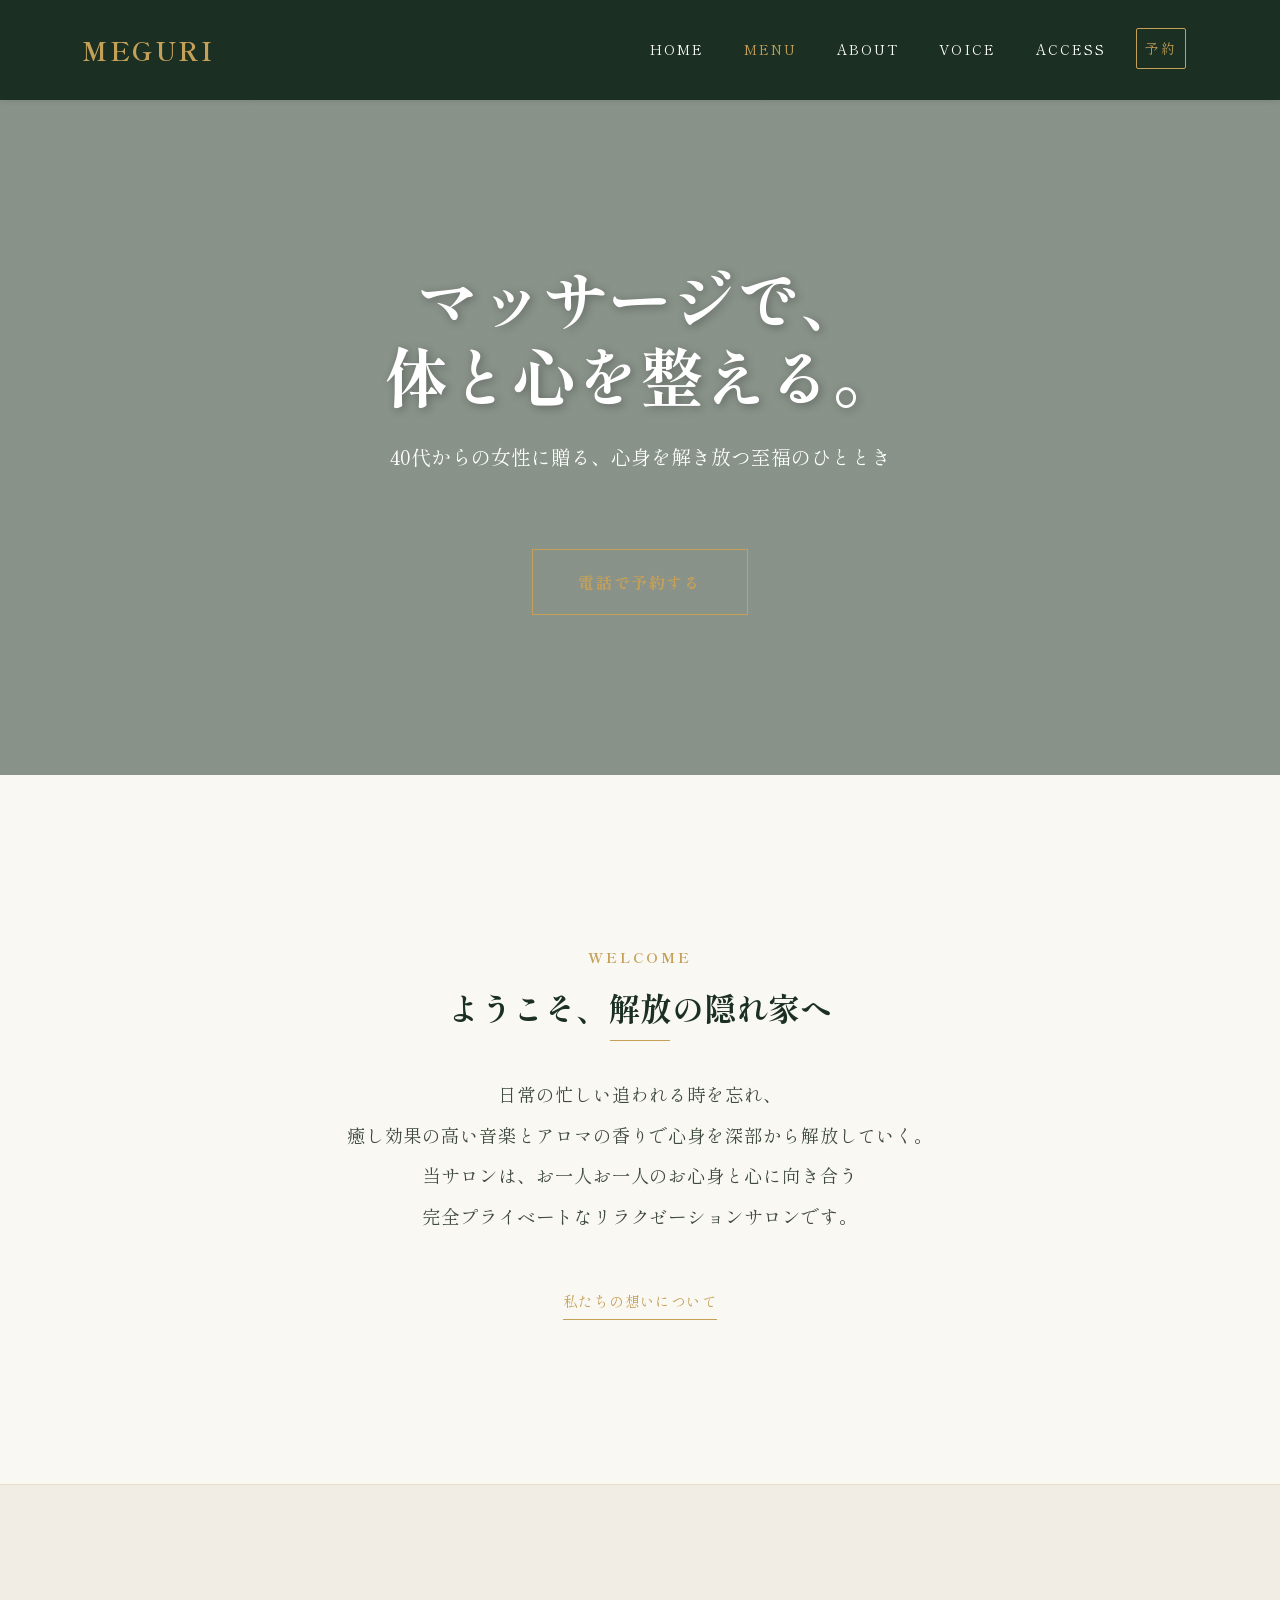
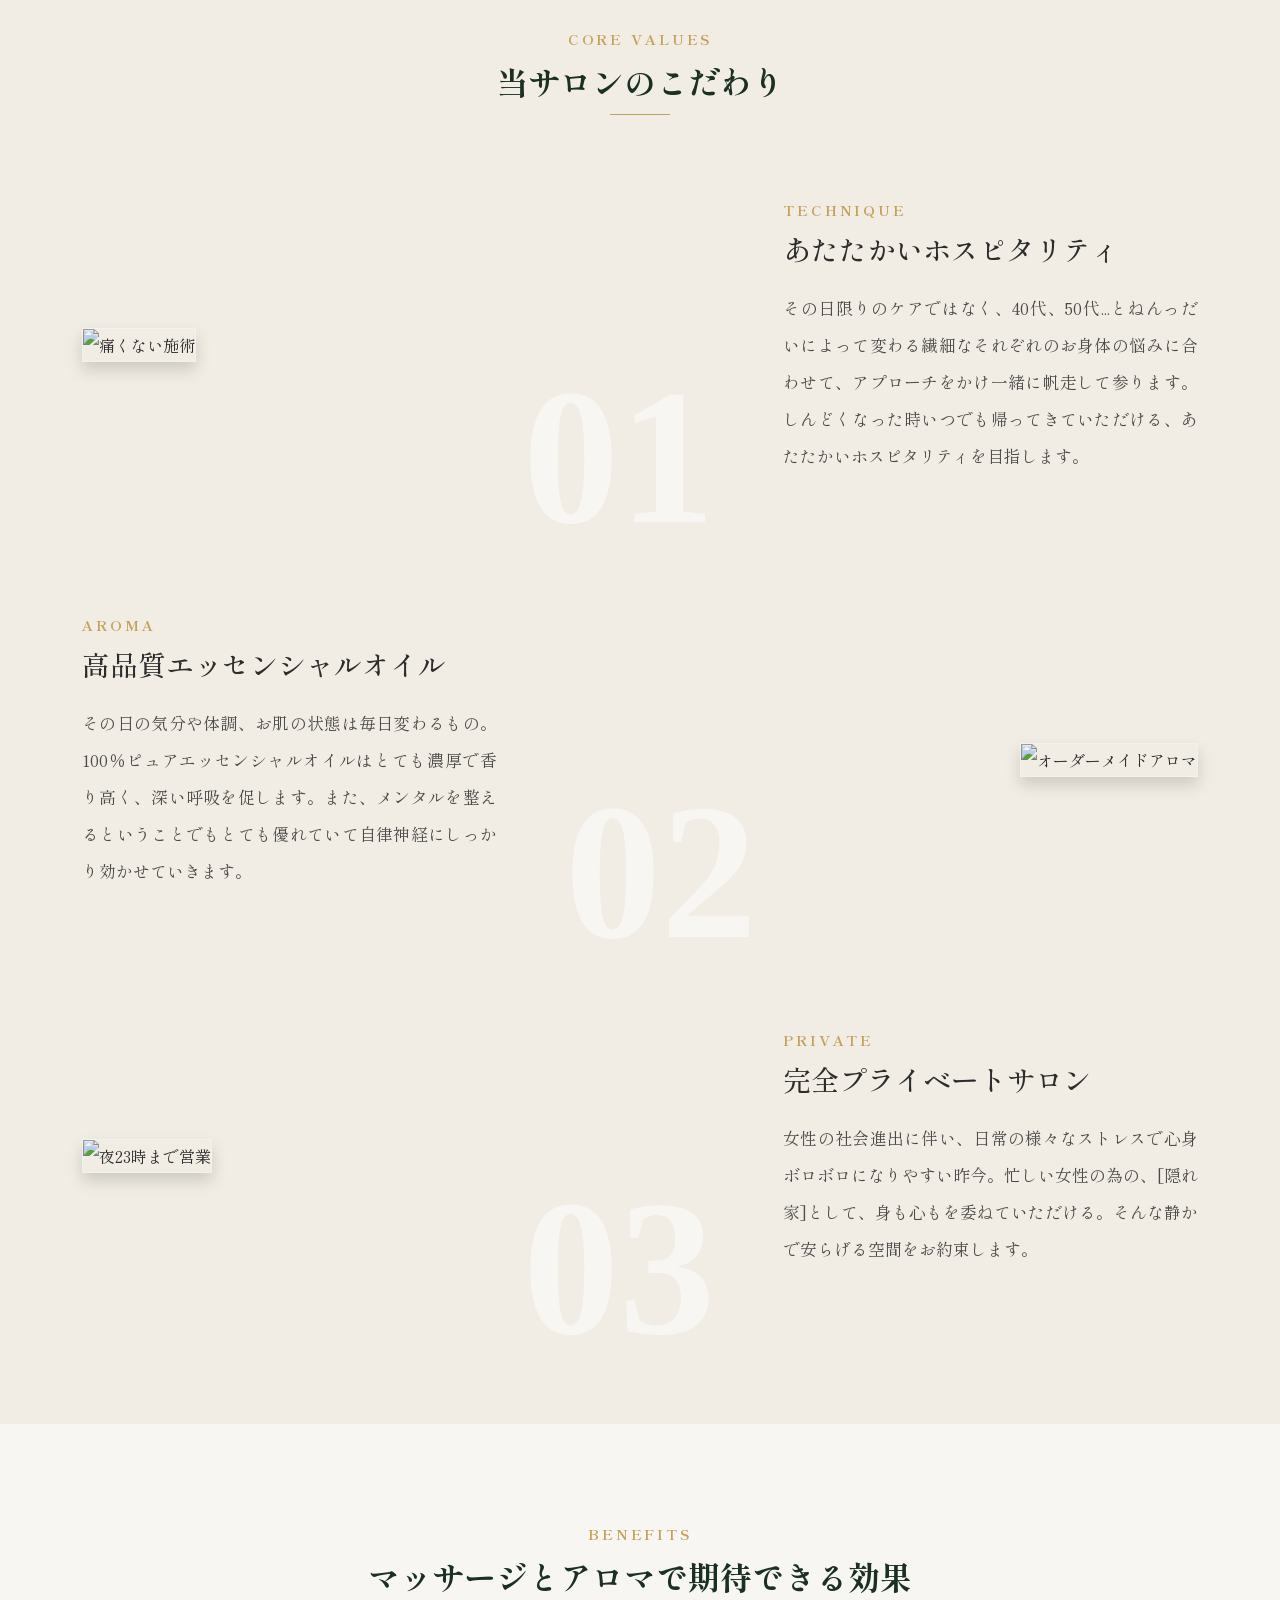
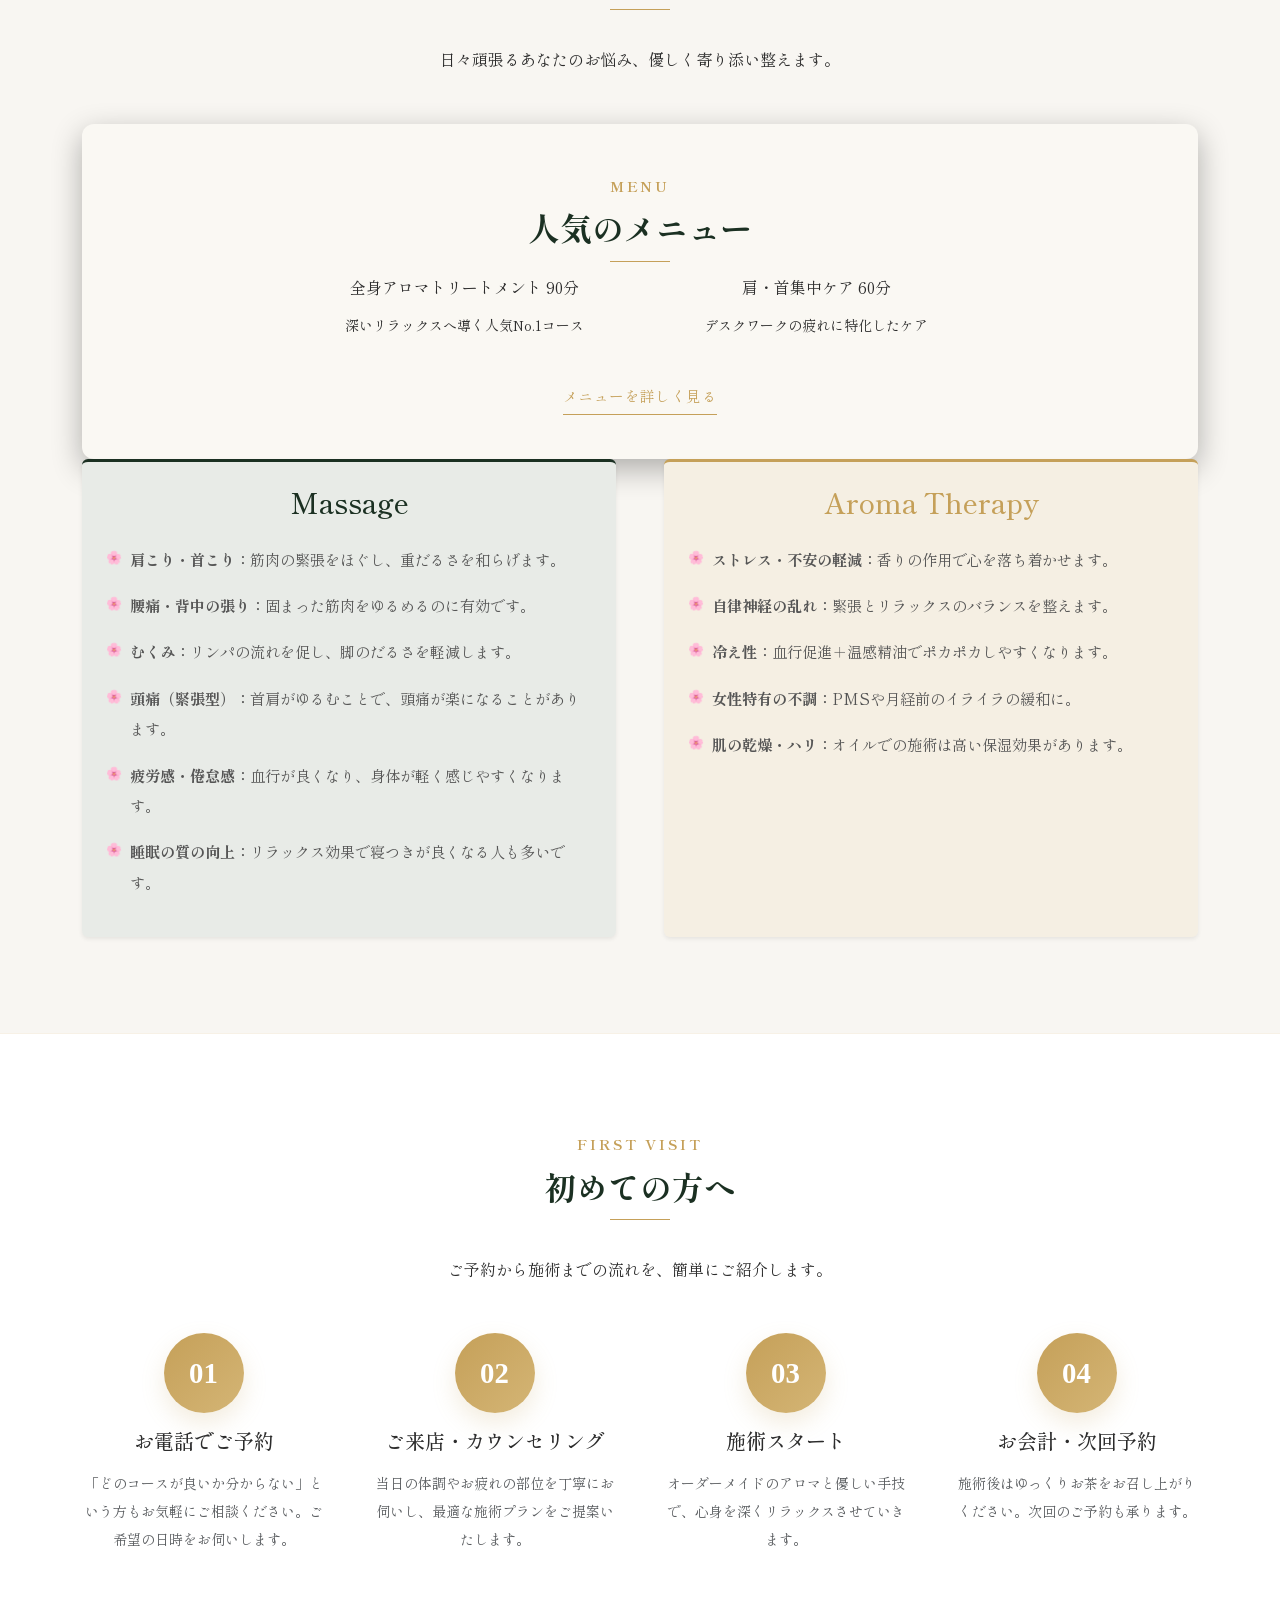
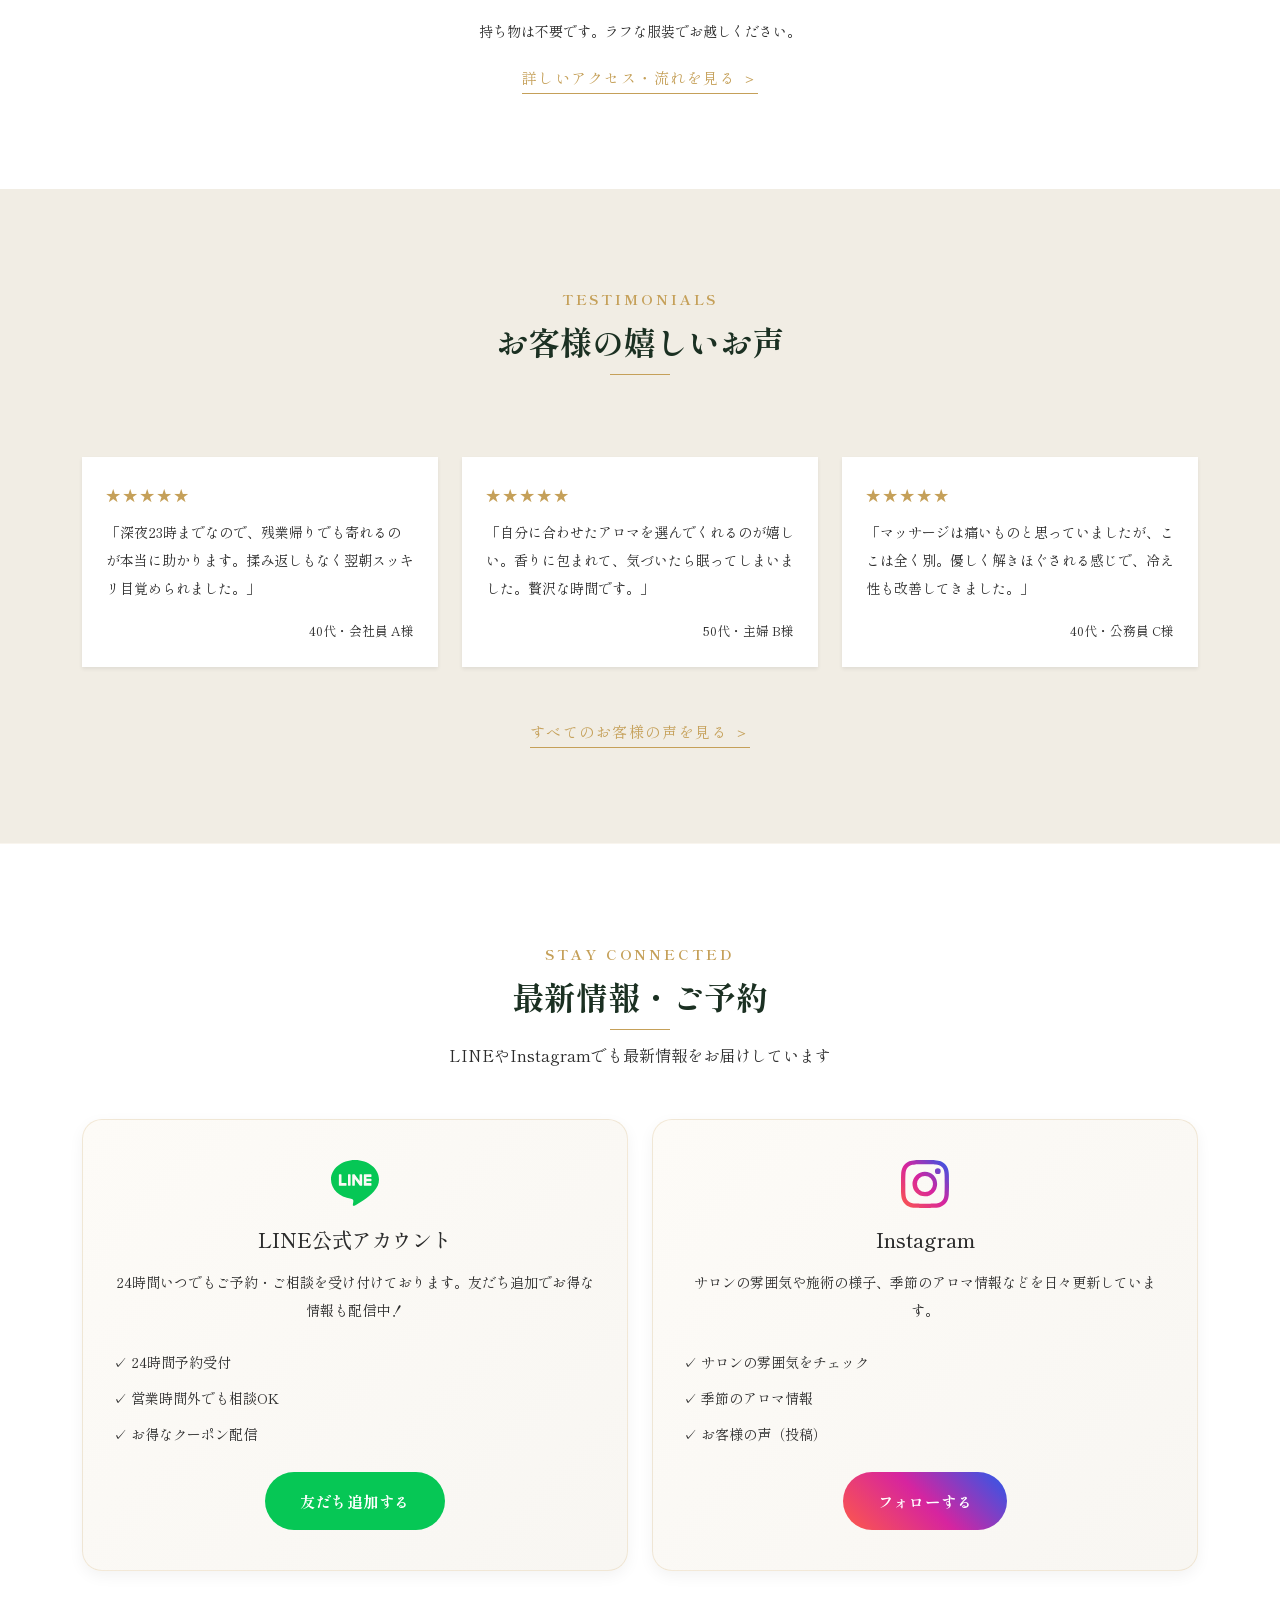
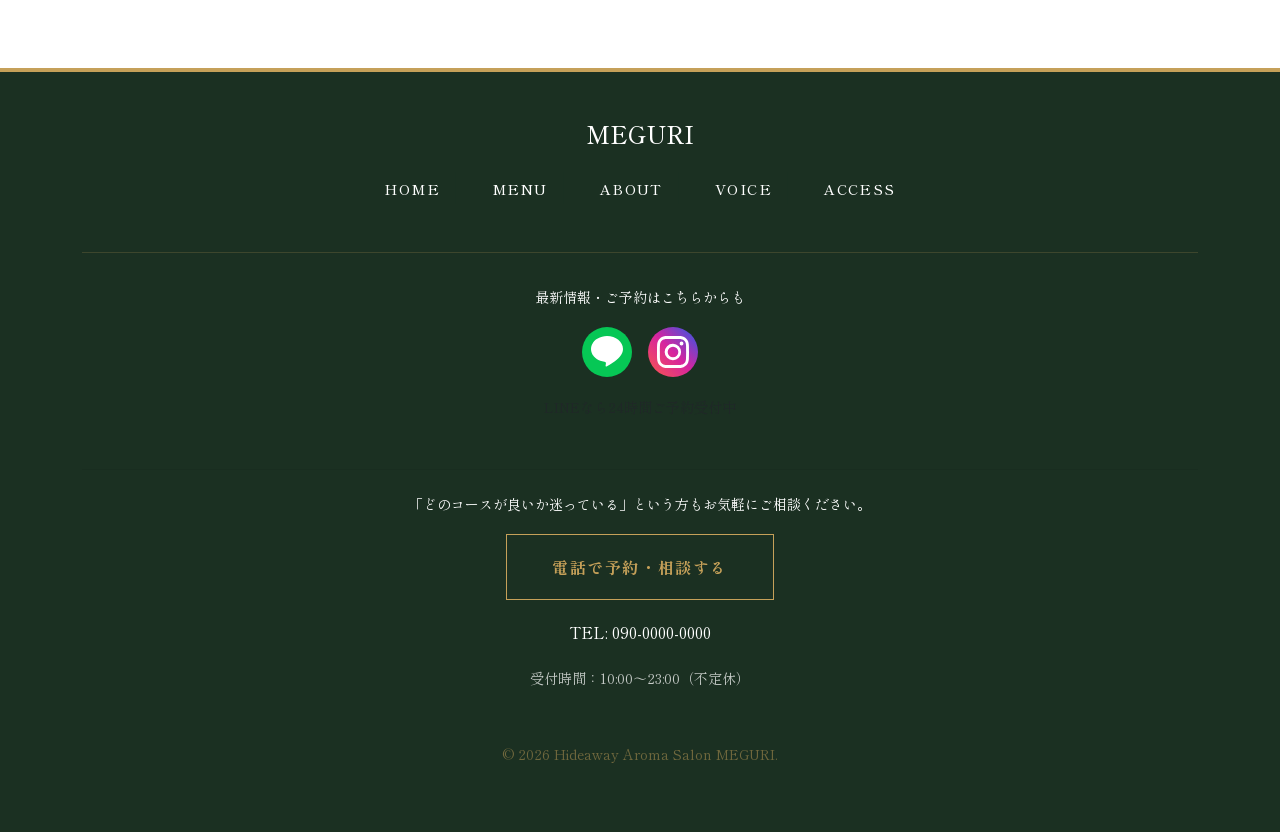
==== index.html @ 7f16a485 "first commit" ====
<!DOCTYPE html>
<html lang="ja">
<head>
    <meta charset="UTF-8">
    <meta name="viewport" content="width=device-width, initial-scale=1.0">
    <title>隠れ家アロマサロン MEGURI| 40〜50代女性のためのもみほぐし×アロマ</title>
    <meta name="description" content="大阪・千里山の隠れ家アロマサロンMEGURI。40〜50代女性の繊細な身体の悩みに寄り添い、100%ピュアエッセンシャルオイルと計画的なアプローチで心身を整えます。完全プライベート空間で深い安らぎを。阪急千里山駅徒歩3分。">
    <!-- OGP（SNSシェア用） -->
    <meta property="og:type" content="website">
    <meta property="og:title" content="MEGURI - 大阪・千里山の隠れ家アロマサロン">
    <meta property="og:description" content="40〜50代女性の繊細な身体の悩みに寄り添い、100%ピュアエッセンシャルオイルと計画的なアプローチで心身を整えます。完全プライベート空間で深い安らぎを。">
    <meta property="og:url" content="https://あなたのドメイン/">
    <meta property="og:site_name" content="MEGURI">
    <meta property="og:locale" content="ja_JP">
    <!-- Twitter Card -->
    <meta name="twitter:card" content="summary_large_image">
    <meta name="twitter:title" content="MEGURI - 大阪・千里山の隠れ家アロマサロン">
    <meta name="twitter:description" content="40〜50代女性の繊細な身体の悩みに寄り添い、100%ピュアエッセンシャルオイルと計画的なアプローチで心身を整えます。">

    <!-- <link rel="canonical" href="https://あなたのドメイン/"> -->
    <link href="https://cdn.jsdelivr.net/npm/bootstrap@5.3.0/dist/css/bootstrap.min.css" rel="stylesheet">
    <link href="https://fonts.googleapis.com/css2?family=Shippori+Mincho:wght@400;700&display=swap" rel="stylesheet">
    <link rel="stylesheet" href="style.css">

    <!-- 構造化データ（JSON-LD） -->
    <script type="application/ld+json">
    {
      "@context": "https://schema.org",
      "@type": "BeautySalon",
      "name": "MEGURI minoriba_千里山駅南店",
      "description": "大阪・千里山の隠れ家アロマサロン。40〜50代女性の繊細な身体の悩みに寄り添います。",
      "url": "https://あなたのドメイン/",
      "telephone": "+81-90-0000-0000",
      "address": {
        "@type": "PostalAddress",
        "streetAddress": "千里山西1丁目37-46",
        "addressLocality": "吹田市",
        "addressRegion": "大阪府",
        "postalCode": "565-0851",
        "addressCountry": "JP"
      },
      "geo": {
        "@type": "GeoCoordinates",
        "latitude": "34.7758",
        "longitude": "135.5006"
      },
      "openingHoursSpecification": [
        {
          "@type": "OpeningHoursSpecification",
          "dayOfWeek": [
            "Monday",
            "Tuesday",
            "Wednesday",
            "Thursday",
            "Friday",
            "Saturday"
          ],
          "opens": "10:00",
          "closes": "23:00"
        }
      ],
      "priceRange": "¥¥",
      "sameAs": [
        "https://www.instagram.com/meguri_salon/",
        "https://line.me/R/ti/p/@meguri_salon"
      ]
    }
    </script>
</head>
<body>

    <nav class="navbar navbar-expand-lg sticky-top bg-deep shadow-sm"> <div class="container">
        <a class="navbar-brand" href="index.html">MEGURI</a>
        <button class="navbar-toggler" type="button" data-bs-toggle="collapse" data-bs-target="#navbarNav">
            <span class="navbar-toggler-icon"></span>
        </button>
        <div class="collapse navbar-collapse" id="navbarNav">
            <ul class="navbar-nav ms-auto">
                    <li class="nav-item"><a class="nav-link" href="index.html">HOME</a></li>
                    <li class="nav-item"><a class="nav-link active" href="menu.html">MENU</a></li> 
                    <li class="nav-item"><a class="nav-link" href="about.html">ABOUT</a></li>
                    <li class="nav-item"><a class="nav-link" href="voice.html">VOICE</a></li> 
                    <li class="nav-item"><a class="nav-link" href="access.html">ACCESS</a></li>
                    <li class="nav-item">
                    <a class="nav-link btn-nav-reserve" href="tel:090-0000-0000">予約</a>
                    </li>
                </ul>
            </div>
        </div>
    </nav>

    <header class="hero d-flex align-items-center">
        <div class="container text-center text-white">
            <div class="hero-content">
                <h1 class="display-3 mb-4">マッサージで、<br>体と心を整える。</h1>
                <p class="lead mb-5">40代からの女性に贈る、心身を解き放つ至福のひととき</p>
                <a href="tel:090-0000-0000" class="btn-massage mt-4">電話で予約する</a>

            </div>
        </div>
    </header>

    <section class="welcome py-5 text-center">
      <div class="container py-5 reveal"> <div class="row justify-content-center">
              <div class="col-md-10 col-lg-8">
                  <span class="text-gold mb-3 d-block">Welcome</span> <h2 class="mb-5">ようこそ、解放の隠れ家へ</h2>
                  <p class="mb-5 welcome-text">
                      日常の忙しい追われる時を忘れ、<br>
                      癒し効果の高い音楽とアロマの香りで心身を深部から解放していく。<br>
                      当サロンは、お一人お一人のお心身と心に向き合う<br>
                      完全プライベートなリラクゼーションサロンです。
                  </p>
                  <div class="mt-2">
                      <a href="about.html" class="btn-outline-gold">私たちの想いについて</a>
                  </div>
              </div>
          </div>
      </div>
    </section>

    <section id="features" class="section-features">
      <div class="container">
          <div class="text-center mb-5 reveal">
              <span class="text-gold mb-2 d-block">Core Values</span>
              <h2 class="mb-5">当サロンのこだわり</h2>
          </div>
          
          <div class="row align-items-center mb-feature reveal">
              <div class="col-md-7 position-relative">
                  <span class="bg-number">01</span>
                  <img src="https://images.unsplash.com/photo-1519823551278-64ac92734fb1?auto=format&fit=crop&w=800&q=80" alt="痛くない施術" class="img-fluid custom-img shadow">
              </div>
              <div class="col-md-5 ps-md-5">
                  <span class="text-gold mb-2 d-block">Technique</span>
                  <h3 class="serif mb-4">あたたかいホスピタリティ</h3>
                  <p class="feature-desc">その日限りのケアではなく、40代、50代...とねんっだいによって変わる繊細なそれぞれのお身体の悩みに合わせて、アプローチをかけ一緒に帆走して参ります。しんどくなった時いつでも帰ってきていただける、あたたかいホスピタリティを目指します。</p>
              </div>
          </div>
  
          <div class="row align-items-center mb-feature flex-md-row-reverse reveal">
              <div class="col-md-7 position-relative text-end">
                  <span class="bg-number left">02</span>
                  <img src="https://images.unsplash.com/photo-1602928321679-560bb453f190?auto=format&fit=crop&w=800&q=80" alt="オーダーメイドアロマ" class="img-fluid custom-img shadow">
              </div>
              <div class="col-md-5 pe-md-5">
                  <span class="text-gold mb-2 d-block">Aroma</span>
                  <h3 class="serif mb-4">高品質エッセンシャルオイル</h3>
                  <p class="feature-desc">その日の気分や体調、お肌の状態は毎日変わるもの。100％ピュアエッセンシャルオイルはとても濃厚で香り高く、深い呼吸を促します。また、メンタルを整えるということでもとても優れていて自律神経にしっかり効かせていきます。</p>
              </div>
          </div>
  
          <div class="row align-items-center mb-feature reveal">
              <div class="col-md-7 position-relative">
                  <span class="bg-number">03</span>
                  <img src="https://images.unsplash.com/photo-1540555700478-4be289fbecef?auto=format&fit=crop&w=800&q=80" alt="夜23時まで営業" class="img-fluid custom-img shadow">
              </div>
              <div class="col-md-5 ps-md-5">
                  <span class="text-gold mb-2 d-block">private</span>
                  <h3 class="serif mb-4">完全プライベートサロン</h3>
                  <p class="feature-desc">女性の社会進出に伴い、日常の様々なストレスで心身ボロボロになりやすい昨今。忙しい女性の為の、[隠れ家]として、身も心もを委ねていただける。そんな静かで安らげる空間をお約束します。</p>
              </div>
          </div>
      </div>
    </section>

    <section id="benefits" class="py-5">
      <div class="container py-5">
          <div class="text-center mb-5 reveal">
              <span class="text-gold mb-2 d-block">Benefits</span>
              <h2 class="mb-5">マッサージとアロマで期待できる効果</h2>
              <p class="lead-text">日々頑張るあなたのお悩み、優しく寄り添い整えます。</p>
          </div>

          <section class="menu-digest py-5">
            <div class="container text-center">
                <span class="text-gold mb-2 d-block">Menu</span>
                <h2 class="mb-4">人気のメニュー</h2>
          
                <div class="row justify-content-center">
                    <div class="col-md-4 mb-4">
                        <p class="serif mb-2">全身アロマトリートメント 90分</p>
                        <p class="small">深いリラックスへ導く人気No.1コース</p>
                    </div>
                    <div class="col-md-4 mb-4">
                        <p class="serif mb-2">肩・首集中ケア 60分</p>
                        <p class="small">デスクワークの疲れに特化したケア</p>
                    </div>
                </div>
          
                <a href="menu.html" class="btn-outline-gold mt-3">メニューを詳しく見る</a>
            </div>
          </section>
          
  
          <div class="row g-5">
              <div class="col-md-6 reveal">
                  <div class="p-4 rounded h-100 shadow-sm massage-card">
                      <h3 class="serif mb-4 text-center" style="color: var(--deep-green);">Massage</h3>
                      <ul class="list-unstyled">
                          <li class="mb-3"><strong>肩こり・首こり：</strong>筋肉の緊張をほぐし、重だるさを和らげます。</li>
                          <li class="mb-3"><strong>腰痛・背中の張り：</strong>固まった筋肉をゆるめるのに有効です。</li>
                          <li class="mb-3"><strong>むくみ：</strong>リンパの流れを促し、脚のだるさを軽減します。</li>
                          <li class="mb-3"><strong>頭痛（緊張型）：</strong>首肩がゆるむことで、頭痛が楽になることがあります。</li>
                          <li class="mb-3"><strong>疲労感・倦怠感：</strong>血行が良くなり、身体が軽く感じやすくなります。</li>
                          <li class="mb-3"><strong>睡眠の質の向上：</strong>リラックス効果で寝つきが良くなる人も多いです。</li>
                      </ul>
                  </div>
              </div>
              <div class="col-md-6 reveal">
                  <div class="p-4 rounded h-100 shadow-sm aroma-card">
                      <h3 class="serif mb-4 text-center" style="color: var(--gold);">Aroma Therapy</h3>
                      <ul class="list-unstyled">
                          <li class="mb-3"><strong>ストレス・不安の軽減：</strong>香りの作用で心を落ち着かせます。</li>
                          <li class="mb-3"><strong>自律神経の乱れ：</strong>緊張とリラックスのバランスを整えます。</li>
                          <li class="mb-3"><strong>冷え性：</strong>血行促進＋温感精油でポカポカしやすくなります。</li>
                          <li class="mb-3"><strong>女性特有の不調：</strong>PMSや月経前のイライラの緩和に。</li>
                          <li class="mb-3"><strong>肌の乾燥・ハリ：</strong>オイルでの施術は高い保湿効果があります。</li>
                      </ul>
                  </div>
              </div>
          </div>
      </div>
    </section>

    <section id="first-time" class="py-5 bg-white">
        <div class="container py-5">
            <div class="text-center mb-5 reveal">
                <span class="text-gold mb-2 d-block">First Visit</span>
                <h2 class="mb-5">初めての方へ</h2>
                <p class="lead-text">ご予約から施術までの流れを、簡単にご紹介します。</p>
            </div>
  
            <div class="row g-5">
                <div class="col-md-6 col-lg-3 reveal">
                    <div class="text-center h-100">
                        <div class="step-number mb-3">01</div>
                        <h3 class="h5 mb-3 serif">お電話でご予約</h3>
                        <p class="small text-muted">「どのコースが良いか分からない」という方もお気軽にご相談ください。ご希望の日時をお伺いします。</p>
                    </div>
                </div>
                <div class="col-md-6 col-lg-3 reveal">
                    <div class="text-center h-100">
                        <div class="step-number mb-3">02</div>
                        <h3 class="h5 mb-3 serif">ご来店・カウンセリング</h3>
                        <p class="small text-muted">当日の体調やお疲れの部位を丁寧にお伺いし、最適な施術プランをご提案いたします。</p>
                    </div>
                </div>
                <div class="col-md-6 col-lg-3 reveal">
                    <div class="text-center h-100">
                        <div class="step-number mb-3">03</div>
                        <h3 class="h5 mb-3 serif">施術スタート</h3>
                        <p class="small text-muted">オーダーメイドのアロマと優しい手技で、心身を深くリラックスさせていきます。</p>
                    </div>
                </div>
                <div class="col-md-6 col-lg-3 reveal">
                    <div class="text-center h-100">
                        <div class="step-number mb-3">04</div>
                        <h3 class="h5 mb-3 serif">お会計・次回予約</h3>
                        <p class="small text-muted">施術後はゆっくりお茶をお召し上がりください。次回のご予約も承ります。</p>
                    </div>
                </div>
            </div>
  
            <div class="text-center mt-5 reveal">
                <p class="small mb-3">持ち物は不要です。ラフな服装でお越しください。</p>
                <a href="access.html" class="link-gold">詳しいアクセス・流れを見る ＞</a>
            </div>
        </div>
    </section>
  
    <section id="voice-digest" class="py-5" style="background-color: #f1ede4;">
        <div class="container py-5">
            <div class="text-center mb-5 reveal">
                <span class="text-gold mb-2 d-block">Testimonials</span>
                <h2 class="mb-5">お客様の嬉しいお声</h2>
            </div>
            
            <div class="row g-4 mb-5">
                <div class="col-md-4 reveal">
                    <div class="bg-white p-4 h-100 shadow-sm border-0">
                        <div class="text-gold mb-2">★★★★★</div>
                        <p class="small mb-3">「深夜23時までなので、残業帰りでも寄れるのが本当に助かります。揉み返しもなく翌朝スッキリ目覚められました。」</p>
                        <p class="serif text-end mb-0" style="font-size: 0.8rem;">40代・会社員 A様</p>
                    </div>
                </div>
                <div class="col-md-4 reveal">
                    <div class="bg-white p-4 h-100 shadow-sm border-0">
                        <div class="text-gold mb-2">★★★★★</div>
                        <p class="small mb-3">「自分に合わせたアロマを選んでくれるのが嬉しい。香りに包まれて、気づいたら眠ってしまいました。贅沢な時間です。」</p>
                        <p class="serif text-end mb-0" style="font-size: 0.8rem;">50代・主婦 B様</p>
                    </div>
                </div>
                <div class="col-md-4 reveal">
                    <div class="bg-white p-4 h-100 shadow-sm border-0">
                        <div class="text-gold mb-2">★★★★★</div>
                        <p class="small mb-3">「マッサージは痛いものと思っていましたが、ここは全く別。優しく解きほぐされる感じで、冷え性も改善してきました。」</p>
                        <p class="serif text-end mb-0" style="font-size: 0.8rem;">40代・公務員 C様</p>
                    </div>
                </div>
            </div>
    
            <div class="text-center reveal">
                <a href="voice.html" class="link-gold">すべてのお客様の声を見る ＞</a>
            </div>
        </div>
    </section>

    <section id="sns-reservation" class="py-5 bg-white">
        <div class="container py-5">
            <div class="text-center mb-5 reveal">
                <span class="text-gold mb-2 d-block">Stay Connected</span>
                <h2 class="mb-4">最新情報・ご予約</h2>
                <p class="lead-text">LINEやInstagramでも最新情報をお届けしています</p>
            </div>
  
            <div class="row g-4 align-items-stretch">
                <!-- LINE予約 -->
                <div class="col-md-6 reveal">
                    <div class="sns-card h-100">
                        <div class="sns-card-icon">
                            <svg xmlns="http://www.w3.org/2000/svg" width="48" height="48" fill="#06C755" viewBox="0 0 16 16">
                                <path d="M8 0c4.411 0 8 2.912 8 6.492 0 1.433-.555 2.723-1.715 3.994-1.678 1.932-5.431 4.285-6.285 4.645-.83.35-.734-.197-.696-.413l.003-.018.114-.685c.027-.204.055-.521-.026-.723-.09-.223-.444-.339-.704-.395C2.846 12.39 0 9.701 0 6.492 0 2.912 3.59 0 8 0ZM5.022 7.686H3.497V4.918a.156.156 0 0 0-.155-.156H2.78a.156.156 0 0 0-.156.156v3.486c0 .041.017.08.044.107v.001l.002.002.002.002a.154.154 0 0 0 .108.043h2.242c.086 0 .155-.07.155-.156v-.56a.156.156 0 0 0-.155-.157Zm.791-2.924a.156.156 0 0 0-.156.156v3.486c0 .086.07.155.156.155h.562c.086 0 .155-.07.155-.155V4.918a.156.156 0 0 0-.155-.156h-.562Zm3.863 0a.156.156 0 0 0-.156.156v2.07L7.923 4.832a.17.17 0 0 0-.013-.015v-.001a.139.139 0 0 0-.01-.01l-.003-.003a.092.092 0 0 0-.011-.009h-.001L7.88 4.79l-.003-.002a.029.029 0 0 0-.005-.003l-.008-.005h-.002l-.003-.002-.01-.004-.004-.002a.093.093 0 0 0-.01-.003h-.002l-.003-.001-.009-.002h-.006l-.003-.001h-.004l-.002-.001h-.574a.156.156 0 0 0-.156.155v3.486c0 .086.07.155.156.155h.56c.087 0 .157-.07.157-.155v-2.07l1.6 2.16a.154.154 0 0 0 .039.038l.001.001.01.006.004.002a.066.066 0 0 0 .008.004l.007.003.005.002a.168.168 0 0 0 .01.003h.003a.155.155 0 0 0 .04.006h.56c.087 0 .157-.07.157-.155V4.918a.156.156 0 0 0-.156-.156h-.561Zm3.815.717v-.56a.156.156 0 0 0-.155-.157h-2.242a.155.155 0 0 0-.108.044h-.001l-.001.002-.002.003a.155.155 0 0 0-.044.107v3.486c0 .041.017.08.044.107l.002.003.002.002a.155.155 0 0 0 .108.043h2.242c.086 0 .155-.07.155-.156v-.56a.156.156 0 0 0-.155-.157H11.81v-.589h1.525c.086 0 .155-.07.155-.156v-.56a.156.156 0 0 0-.155-.157H11.81v-.589h1.525c.086 0 .155-.07.155-.156Z"/>
                            </svg>
                        </div>
                        <h3 class="h5 mb-3 serif">LINE公式アカウント</h3>
                        <p class="mb-4 small">24時間いつでもご予約・ご相談を受け付けております。友だち追加でお得な情報も配信中！</p>
                        <ul class="list-unstyled mb-4 small text-start">
                            <li class="mb-2">✓ 24時間予約受付</li>
                            <li class="mb-2">✓ 営業時間外でも相談OK</li>
                            <li class="mb-2">✓ お得なクーポン配信</li>
                        </ul>
                        <a href="https://line.me/R/ti/p/@meguri_salon" target="_blank" class="btn-line">
                            友だち追加する
                        </a>
                    </div>
                </div>
  
                <!-- Instagram -->
                <div class="col-md-6 reveal">
                    <div class="sns-card h-100">
                        <div class="sns-card-icon">
                            <svg xmlns="http://www.w3.org/2000/svg" width="48" height="48" fill="url(#instagram-gradient)" viewBox="0 0 16 16">
                                <defs>
                                    <linearGradient id="instagram-gradient" x1="0%" y1="100%" x2="100%" y2="0%">
                                        <stop offset="0%" style="stop-color:#FD5949;stop-opacity:1" />
                                        <stop offset="50%" style="stop-color:#D6249F;stop-opacity:1" />
                                        <stop offset="100%" style="stop-color:#285AEB;stop-opacity:1" />
                                    </linearGradient>
                                </defs>
                                <path d="M8 0C5.829 0 5.556.01 4.703.048 3.85.088 3.269.222 2.76.42a3.917 3.917 0 0 0-1.417.923A3.927 3.927 0 0 0 .42 2.76C.222 3.268.087 3.85.048 4.7.01 5.555 0 5.827 0 8.001c0 2.172.01 2.444.048 3.297.04.852.174 1.433.372 1.942.205.526.478.972.923 1.417.444.445.89.719 1.416.923.51.198 1.09.333 1.942.372C5.555 15.99 5.827 16 8 16s2.444-.01 3.298-.048c.851-.04 1.434-.174 1.943-.372a3.916 3.916 0 0 0 1.416-.923c.445-.445.718-.891.923-1.417.197-.509.332-1.09.372-1.942C15.99 10.445 16 10.173 16 8s-.01-2.445-.048-3.299c-.04-.851-.175-1.433-.372-1.941a3.926 3.926 0 0 0-.923-1.417A3.911 3.911 0 0 0 13.24.42c-.51-.198-1.092-.333-1.943-.372C10.443.01 10.172 0 7.998 0h.003zm-.717 1.442h.718c2.136 0 2.389.007 3.232.046.78.035 1.204.166 1.486.275.373.145.64.319.92.599.28.28.453.546.598.92.11.281.24.705.275 1.485.039.843.047 1.096.047 3.231s-.008 2.389-.047 3.232c-.035.78-.166 1.203-.275 1.485a2.47 2.47 0 0 1-.599.919c-.28.28-.546.453-.92.598-.28.11-.704.24-1.485.276-.843.038-1.096.047-3.232.047s-2.39-.009-3.233-.047c-.78-.036-1.203-.166-1.485-.276a2.478 2.478 0 0 1-.92-.598 2.48 2.48 0 0 1-.6-.92c-.109-.281-.24-.705-.275-1.485-.038-.843-.046-1.096-.046-3.233 0-2.136.008-2.388.046-3.231.036-.78.166-1.204.276-1.486.145-.373.319-.64.599-.92.28-.28.546-.453.92-.598.282-.11.705-.24 1.485-.276.738-.034 1.024-.044 2.515-.045v.002zm4.988 1.328a.96.96 0 1 0 0 1.92.96.96 0 0 0 0-1.92zm-4.27 1.122a4.109 4.109 0 1 0 0 8.217 4.109 4.109 0 0 0 0-8.217zm0 1.441a2.667 2.667 0 1 1 0 5.334 2.667 2.667 0 0 1 0-5.334z"/>
                            </svg>
                        </div>
                        <h3 class="h5 mb-3 serif">Instagram</h3>
                        <p class="mb-4 small">サロンの雰囲気や施術の様子、季節のアロマ情報などを日々更新しています。</p>
                        <ul class="list-unstyled mb-4 small text-start">
                            <li class="mb-2">✓ サロンの雰囲気をチェック</li>
                            <li class="mb-2">✓ 季節のアロマ情報</li>
                            <li class="mb-2">✓ お客様の声（投稿）</li>
                        </ul>
                        <a href="https://www.instagram.com/meguri_salon/" target="_blank" rel="noopener noreferrer" class="btn-instagram">
                            フォローする
                        </a>
                    </div>
                </div>
            </div>
        </div>
    </section>

    <div class="d-md-none fixed-bottom bg-deep border-top-gold p-2 shadow-lg" style="z-index: 1030;">
        <div class="row g-2">
            <div class="col-6">
                <a href="tel:090-0000-0000" class="btn btn-outline-light w-100 py-2 small">
                    コースのご相談
                </a>
            </div>
            <div class="col-6">
                <a href="tel:090-0000-0000" class="btn btn-gold w-100 py-2 small">
                    今すぐ予約
                </a>
            </div>
        </div>
    </div>

    <footer class="text-center bg-light-beige"> <div class="container py-5">
            <p class="serif mb-4 h4">MEGURI</p>
            
            <ul class="list-inline mb-4">
                <li class="list-inline-item mx-3"><a href="index.html" class="nav-link-f">HOME</a></li>
                <li class="list-inline-item mx-3"><a href="menu.html" class="nav-link-f">MENU</a></li>
                <li class="list-inline-item mx-3"><a href="about.html" class="nav-link-f">ABOUT</a></li>
                <li class="list-inline-item mx-3"><a href="voice.html" class="nav-link-f">VOICE</a></li>
                <li class="list-inline-item mx-3"><a href="access.html" class="nav-link-f">ACCESS</a></li>
            </ul>

            <div class="sns-area mt-5 reveal">
                <p class="small mb-3">最新情報・ご予約はこちらからも</p>
                <div class="d-flex justify-content-center gap-3">
                    <a href="https://line.me/R/ti/p/@meguri_salon" target="_blank" rel="noopener noreferrer" class="sns-icon sns-line" aria-label="LINE公式アカウント">
                        <svg xmlns="http://www.w3.org/2000/svg" width="32" height="32" fill="currentColor" viewBox="0 0 16 16">
                            <path d="M8 0c4.411 0 8 2.912 8 6.492 0 1.433-.555 2.723-1.715 3.994-1.678 1.932-5.431 4.285-6.285 4.645-.83.35-.734-.197-.696-.413l.003-.018.114-.685c.027-.204.055-.521-.026-.723-.09-.223-.444-.339-.704-.395C2.846 12.39 0 9.701 0 6.492 0 2.912 3.59 0 8 0Z"/>
                        </svg>
                    </a>
                    <a href="https://www.instagram.com/meguri_salon/" target="_blank" rel="noopener noreferrer" class="sns-icon sns-instagram" aria-label="Instagram">
                        <svg xmlns="http://www.w3.org/2000/svg" width="32" height="32" fill="currentColor" viewBox="0 0 16 16">
                            <path d="M8 0C5.829 0 5.556.01 4.703.048 3.85.088 3.269.222 2.76.42a3.917 3.917 0 0 0-1.417.923A3.927 3.927 0 0 0 .42 2.76C.222 3.268.087 3.85.048 4.7.01 5.555 0 5.827 0 8.001c0 2.172.01 2.444.048 3.297.04.852.174 1.433.372 1.942.205.526.478.972.923 1.417.444.445.89.719 1.416.923.51.198 1.09.333 1.942.372C5.555 15.99 5.827 16 8 16s2.444-.01 3.298-.048c.851-.04 1.434-.174 1.943-.372a3.916 3.916 0 0 0 1.416-.923c.445-.445.718-.891.923-1.417.197-.509.332-1.09.372-1.942C15.99 10.445 16 10.173 16 8s-.01-2.445-.048-3.299c-.04-.851-.175-1.433-.372-1.941a3.926 3.926 0 0 0-.923-1.417A3.911 3.911 0 0 0 13.24.42c-.51-.198-1.092-.333-1.943-.372C10.443.01 10.172 0 7.998 0h.003zm-.717 1.442h.718c2.136 0 2.389.007 3.232.046.78.035 1.204.166 1.486.275.373.145.64.319.92.599.28.28.453.546.598.92.11.281.24.705.275 1.485.039.843.047 1.096.047 3.231s-.008 2.389-.047 3.232c-.035.78-.166 1.203-.275 1.485a2.47 2.47 0 0 1-.599.919c-.28.28-.546.453-.92.598-.28.11-.704.24-1.485.276-.843.038-1.096.047-3.232.047s-2.39-.009-3.233-.047c-.78-.036-1.203-.166-1.485-.276a2.478 2.478 0 0 1-.92-.598 2.48 2.48 0 0 1-.6-.92c-.109-.281-.24-.705-.275-1.485-.038-.843-.046-1.096-.046-3.233 0-2.136.008-2.388.046-3.231.036-.78.166-1.204.276-1.486.145-.373.319-.64.599-.92.28-.28.546-.453.92-.598.282-.11.705-.24 1.485-.276.738-.034 1.024-.044 2.515-.045v.002zm4.988 1.328a.96.96 0 1 0 0 1.92.96.96 0 0 0 0-1.92zm-4.27 1.122a4.109 4.109 0 1 0 0 8.217 4.109 4.109 0 0 0 0-8.217zm0 1.441a2.667 2.667 0 1 1 0 5.334 2.667 2.667 0 0 1 0-5.334z"/>
                        </svg>
                    </a>
                </div>
                <p class="small mt-3 text-muted">LINEなら24時間ご予約受付中</p>
            </div>

            <div class="reserve-area mt-5 reveal">
                <p class="small mb-3">「どのコースが良いか迷っている」という方も<br class="d-md-none">お気軽にご相談ください。</p>
                <a href="tel:090-0000-0000" class="btn-massage">電話で予約・相談する</a>
                <p class="mt-3 serif">TEL: 090-0000-0000</p>
                <p class="small opacity-75">受付時間：10:00〜23:00（不定休）</p>
            </div>

            <p class="small opacity-50 mt-5">© 2026 Hideaway Aroma Salon MEGURI.</p>
        </div>
    </footer>

    <script src="https://cdn.jsdelivr.net/npm/bootstrap@5.3.0/dist/js/bootstrap.bundle.min.js"></script>

    <script src="main.js"></script>
</body>
</html>
---- style.css ----
/* ==========================================================================
   デザイン変数 (Color & Theme)
   ========================================================================== */
   :root {
    --deep-green: #1b3022;   /* メイン：深い森の緑 */
    --gold: #c5a059;         /* アクセント：シャンパンゴールド */
    --soft-beige: #f8f6f2;   /* 背景：温かみのあるベージュ */
    --section-warm: #f1ede4; /* セクション背景：一段濃いベージュ */
    --text-main: #2c2c2c;    /* 本文：柔らかい黒 */
    --white: #ffffff;
}

/* ==========================================================================
   共通設定 (Base)
   ========================================================================== */
body {
    background-color: var(--soft-beige);
    color: var(--text-main);
    font-family: 'Shippori Mincho', serif;
    line-height: 2.0;
    overflow-x: hidden; /* アニメーション時のはみ出し防止 */
}

/* テキスト選択時の色 */
::selection {
    background-color: var(--gold);
    color: var(--white);
}

/* ==========================================================================
   ナビゲーション (Navbar)
   ========================================================================== */
.navbar {
    background-color: var(--deep-green);
    padding: 1.2rem 0;
    transition: background-color 0.5s ease;
}

.navbar-brand {
    color: var(--gold) !important;
    font-size: 1.6rem;
    font-weight: 700;
    letter-spacing: 0.1em;
}

.nav-link {
    color: var(--white) !important;
    font-size: 0.85rem;
    letter-spacing: 0.15em;
    margin: 0 12px;
    position: relative;
    transition: color 0.3s ease;
}

.nav-link:hover, 
.nav-link.active {
    color: var(--gold) !important;
}

.btn-nav-reserve {
  border: 1px solid var(--gold);
  padding: 6px 14px;
  margin-left: 10px;
  color: var(--gold) !important;
  border-radius: 2px;
  transition: 0.3s ease;
}

.btn-nav-reserve:hover {
  background-color: var(--gold);
  color: var(--white) !important;
}


/* デスクトップ用ホバー下線アニメーション */
@media (min-width: 992px) {
    .nav-link::after {
        content: "";
        position: absolute;
        bottom: -5px;
        left: 0;
        width: 0;
        height: 1px;
        background-color: var(--gold);
        transition: width 0.3s ease;
    }
    .nav-link:hover::after {
        width: 100%;
    }
}

/* ハンバーガーメニューの色設定 */
.navbar-toggler {
  border-color: var(--gold);
  padding: 0.5rem;
}

.navbar-toggler-icon {
  background-image: url("data:image/svg+xml,%3csvg xmlns='http://www.w3.org/2000/svg' viewBox='0 0 30 30'%3e%3cpath stroke='rgba(197, 160, 89, 1)' stroke-linecap='round' stroke-miterlimit='10' stroke-width='2' d='M4 7h22M4 15h22M4 23h22'/%3e%3c/svg%3e");
}

.navbar-toggler:focus {
  box-shadow: 0 0 0 0.25rem rgba(197, 160, 89, 0.25);
  outline: none;
}

/* ==========================================================================
   ヒーローエリア (Hero Section)
   ========================================================================== */
.hero {
    background: linear-gradient(rgba(27, 48, 34, 0.5), rgba(27, 48, 34, 0.5)), 
                url('https://images.unsplash.com/photo-1515377905703-c4788e51af15?auto=format&fit=crop&w=1200&q=80');
    background-size: cover;
    background-position: center;
    min-height: 75vh;
    display: flex;
    align-items: center;
    color: var(--white);
}

.hero h1 {
    font-weight: 700;
    text-shadow: 2px 2px 10px rgba(0,0,0,0.3);
}

/* Welcomeセクション独自の調整 */
.welcome {
  /* 真っ白ではなく、肌色に近い極めて淡いベージュ */
  background-color: #faf8f3; 
  /* わずかにセクションの上下に余白を広げ、ゆとりを持たせる */
  padding: 120px 0 !important;
}

/* 本文の読みやすさと質感 */
.welcome-text {
  font-size: 1.15rem;
  line-height: 2.2;
  letter-spacing: 0.05em;
  color: #3e4a3d; /* 真っ黒ではなく、深い緑を混ぜたグレー */
}

/* リンクを「ボタン」ではなく「洗練された線」で表現 */
.btn-outline-gold {
  color: var(--gold);
  text-decoration: none;
  font-size: 0.9rem;
  letter-spacing: 0.1em;
  padding-bottom: 8px;
  border-bottom: 1px solid var(--gold);
  transition: all 0.3s ease;
}

.btn-outline-gold:hover {
  color: var(--deep-green);
  border-bottom-color: var(--deep-green);
  padding-left: 10px; /* 少し右に動く遊び心 */
}

/* ==========================================================================
   ボタン (Buttons)
   ========================================================================== */
.btn-massage {
    background-color: transparent;
    color: var(--gold) !important;
    border: 1px solid var(--gold);
    padding: 16px 45px;
    border-radius: 0; /* 高級感を出すため角は丸めない */
    font-weight: 700;
    letter-spacing: 0.1em;
    transition: all 0.5s cubic-bezier(0.215, 0.61, 0.355, 1);
    display: inline-block;
    text-decoration: none;
}

.btn-massage:hover {
    background-color: var(--gold);
    color: var(--white) !important;
    transform: translateY(-3px);
    box-shadow: 0 10px 20px rgba(0,0,0,0.1);
}

/* ==========================================================================
   セクション共通 (Sections)
   ========================================================================== */
section {
    padding: 100px 0;
}

.bg-deep {
    background-color: var(--deep-green);
}

h2 {
    color: var(--deep-green);
    font-size: 2rem;
    font-weight: 700;
    margin-bottom: 3rem;
    position: relative;
    display: inline-block;
}

/* タイトル下の金色の線 */
.text-center h2::after {
    content: "";
    position: absolute;
    bottom: -15px;
    left: 50%;
    transform: translateX(-50%);
    width: 60px;
    height: 1px;
    background-color: var(--gold);
}

/* ==========================================================================
   こだわりセクション (Features - 互い違いレイアウト)
   ========================================================================== */
.text-gold {
    color: var(--gold);
    font-size: 0.9rem;
    letter-spacing: 0.2em;
    font-weight: 700;
    text-transform: uppercase;
}

.img-fluid {
    filter: brightness(0.95);
    box-shadow: 0 20px 40px rgba(0,0,0,0.15);
    transition: filter 0.6s ease;
}

.img-fluid:hover {
    filter: brightness(1.05);
}

/* こだわりセクション全体の背景と境界 */
.section-features {
  background-color: #f1ede4; /* 前のセクションより少し濃いベージュ */
  padding: 140px 0;
  position: relative;
  border-top: 1px solid rgba(197, 160, 89, 0.2);
}

/* 各こだわりの間隔 */
.mb-feature {
  margin-bottom: 120px;
}
.mb-feature:last-child {
  margin-bottom: 0;
}

/* 背景に浮かぶ装飾用の大きな数字 */
.bg-number {
  position: absolute;
  top: -60px;
  right: 20px;
  font-size: 12rem; /* さらに大きくして迫力を出す */
  font-weight: 700;
  color: rgba(255, 255, 255, 0.5); /* 透過した白 */
  z-index: 0;
  font-family: 'Georgia', serif;
  pointer-events: none; /* 画像クリックの邪魔をしない */
}
.bg-number.left {
  right: auto;
  left: 20px;
}

/* 画像とテキストの微調整 */
.custom-img {
  position: relative;
  z-index: 1;
  border: 1px solid rgba(255,255,255,0.8);
}

.feature-desc {
  color: #4a4a4a;
  font-size: 1.05rem;
  line-height: 2.2;
  text-align: justify; /* 両端揃えで美しく */
}

/* モバイル対応の調整 */
@media (max-width: 767px) {
  .bg-number {
      font-size: 8rem;
      top: -40px;
  }
  .mb-feature {
      margin-bottom: 80px;
  }
}

#benefits {
  background-color: var(--soft-beige);
}


/* 効果効能リストの装飾 */
/* Massageカード */
.massage-card {
  border-top: 3px solid var(--deep-green);
  background-color: #e8ebe7; /* 例：淡い深緑 */
}

.aroma-card {
  border-top: 3px solid var(--gold);
  background-color: #f5efe3; /* 例：淡いゴールド */
}


#benefits ul li {
  padding-left: 1.5rem;
  position: relative;
  font-size: 0.95rem;
  color: #555;
}

#benefits ul li::before {
  content: "🌸"; /* または、お好みの記号 */
  position: absolute;
  left: 0;
  font-size: 0.8rem;
}

/* ==========================================================================
   初めての方へセクション (First Time Section)
   ========================================================================== */
   #first-time {
    background-color: #fff;
    border-top: 1px solid rgba(197, 160, 89, 0.15);
  }
  
  /* ステップ番号のデザイン */
  .step-number {
    display: inline-block;
    width: 80px;
    height: 80px;
    line-height: 80px;
    border-radius: 50%;
    background: linear-gradient(135deg, var(--gold) 0%, #d4b575 100%);
    color: var(--white);
    font-size: 1.8rem;
    font-weight: 700;
    font-family: 'Georgia', serif;
    box-shadow: 0 10px 25px rgba(197, 160, 89, 0.2);
    transition: all 0.4s ease;
  }
  
  .step-number:hover {
    transform: scale(1.1) rotate(5deg);
    box-shadow: 0 15px 35px rgba(197, 160, 89, 0.3);
  }
  
  /* リンク装飾 */
  .link-gold {
    color: var(--gold);
    text-decoration: none;
    font-size: 0.95rem;
    letter-spacing: 0.1em;
    border-bottom: 1px solid var(--gold);
    padding-bottom: 5px;
    transition: all 0.3s ease;
  }
  
  .link-gold:hover {
    color: var(--deep-green);
    border-bottom-color: var(--deep-green);
    padding-left: 8px;
  }
  
  /* モバイル対応 */
  @media (max-width: 767px) {
      /* 初めての方へ：ステップ番号をモバイルで少し小さく */
      .step-number {
          width: 60px;
          height: 60px;
          line-height: 60px;
          font-size: 1.4rem;
      }
  }

/* お客様の声カードのホバー */
#voice-digest .bg-white {
  transition: transform 0.3s ease;
}

#voice-digest .bg-white:hover {
  transform: translateY(-5px);
}

.menu-digest {
  background-color: var(--white);
  border-radius: 12px;
  padding: 60px 30px;
  box-shadow: 0 10px 30px rgba(0,0,0,0.3);
}

/* ==========================================================================
   SNS・ソーシャルメディア関連
   ========================================================================== */

/* フッターのSNSエリア */
.sns-area {
  border-top: 1px solid rgba(197, 160, 89, 0.2);
  padding-top: 30px;
}

.sns-icon {
  display: inline-flex;
  align-items: center;
  justify-content: center;
  width: 50px;
  height: 50px;
  border-radius: 50%;
  transition: all 0.3s ease;
  text-decoration: none;
}

.sns-line {
  background-color: #06C755;
  color: white;
}

.sns-line:hover {
  background-color: #05b04b;
  transform: translateY(-5px);
  box-shadow: 0 10px 20px rgba(6, 199, 85, 0.3);
}

.sns-instagram {
  background: linear-gradient(45deg, #FD5949, #D6249F, #285AEB);
  color: white;
}

.sns-instagram:hover {
  transform: translateY(-5px);
  box-shadow: 0 10px 20px rgba(214, 36, 159, 0.3);
}

/* トップページのSNSカード */
#sns-reservation {
  background-color: #fff;
  border-top: 1px solid rgba(197, 160, 89, 0.1);
}

.sns-card {
  background: linear-gradient(135deg, #fdfbf7 0%, #f8f6f2 100%);
  border: 1px solid rgba(197, 160, 89, 0.2);
  border-radius: 20px;
  padding: 40px 30px;
  text-align: center;
  transition: all 0.4s ease;
  box-shadow: 0 5px 15px rgba(0,0,0,0.05);
}

.sns-card:hover {
  transform: translateY(-10px);
  box-shadow: 0 15px 40px rgba(0,0,0,0.1);
  border-color: var(--gold);
}

.sns-card-icon {
  margin-bottom: 20px;
}

/* LINEボタン */
.btn-line {
  background-color: #06C755;
  color: white;
  border: none;
  padding: 14px 35px;
  border-radius: 30px;
  font-weight: 700;
  letter-spacing: 0.05em;
  transition: all 0.4s ease;
  display: inline-block;
  text-decoration: none;
  font-size: 0.95rem;
}

.btn-line:hover {
  background-color: #05b04b;
  color: white;
  transform: translateY(-3px);
  box-shadow: 0 10px 25px rgba(6, 199, 85, 0.3);
}

/* Instagramボタン */
.btn-instagram {
  background: linear-gradient(45deg, #FD5949, #D6249F, #285AEB);
  color: white;
  border: none;
  padding: 14px 35px;
  border-radius: 30px;
  font-weight: 700;
  letter-spacing: 0.05em;
  transition: all 0.4s ease;
  display: inline-block;
  text-decoration: none;
  font-size: 0.95rem;
}

.btn-instagram:hover {
  color: white;
  transform: translateY(-3px);
  box-shadow: 0 10px 25px rgba(214, 36, 159, 0.4);
  filter: brightness(1.1);
}

/* モバイル対応 */
@media (max-width: 767px) {
  .sns-card {
      padding: 30px 20px;
  }
  
  .sns-icon {
      width: 45px;
      height: 45px;
  }
}

/* ACCESSページのLINE誘導バナー */
.line-banner {
  background: linear-gradient(135deg, #f0ffe8 0%, #e8f9e0 100%);
  border: 2px solid #06C755;
  border-radius: 20px;
  padding: 30px;
  box-shadow: 0 10px 30px rgba(6, 199, 85, 0.1);
  transition: all 0.4s ease;
}

.line-banner:hover {
  transform: translateY(-5px);
  box-shadow: 0 15px 40px rgba(6, 199, 85, 0.2);
}

@media (max-width: 767px) {
  .line-banner {
      padding: 20px;
  }
}

/* ==========================================================================
   JavaScript連動アニメーション (Scroll Reveal)
   ========================================================================== */
.reveal {
    opacity: 0;
    transform: translateY(40px);
    transition: opacity 1.5s ease, transform 1.2s cubic-bezier(0.215, 0.61, 0.355, 1);
    will-change: opacity, transform;
}

.reveal.active {
    opacity: 1;
    transform: translateY(0);
}

/* 交互に少しだけ遅延させてリズムを作る */
.reveal:nth-child(even) {
    transition-delay: 0.15s;
}

/* ==========================================================================
   フッター (Footer)
   ========================================================================== */
footer {
    background-color: var(--deep-green); /* 深い緑に変更 */
    color: var(--white); /* 文字を白に */
    border-top: 4px solid var(--gold); /* ゴールドの線をアクセントに */
}

footer a {
    color: var(--white); /* リンクも白に */
}

footer a:hover {
    color: var(--gold);
}

footer .opacity-50 {
    color: var(--gold) !important; /* コピーライトをゴールドにすると高級感アップ */
}

/* ==========================================================================
   モバイル対応 (Mobile Specific)
   ========================================================================== */
@media (max-width: 767px) {
    section {
        padding: 60px 0;
    }
    
    h2 {
        font-size: 1.6rem;
    }

    /* モバイルでのテキスト配置を中央寄せに */
    .col-md-5 {
        text-align: center;
        margin-top: 20px;
    }

    /* モバイル追従ボタンの影を強化 */
    .fixed-bottom {
        background-color: rgba(255, 255, 255, 0.98) !important;
        box-shadow: 0 -5px 20px rgba(0,0,0,0.08) !important;
    }
}

.menu-digest {
  background-color: #faf8f3;
}

/* --- メニューページ --- */

.menu-hero {
  background: 
      linear-gradient(to bottom, 
          rgba(27, 48, 34, 0.9) 0%, 
          rgba(253, 251, 247, 0) 50%, 
          #fdfbf7 100%),
      url('https://images.unsplash.com/photo-1515377905703-c4788e51af15?auto=format&fit=crop&w=1200&q=80'); /* タオルと緑の葉の落ち着いた画像 */
  
  background-size: cover;
  background-position: center;
  padding: 120px 0;
  position: relative;
}

/* タイトルの文字が画像に埋もれないよう、少し影をつける */
.menu-hero h1 {
  text-shadow: 0 2px 10px rgba(0, 0, 0, 0.3);
  letter-spacing: 0.15em;
}

.menu-category h2 {
  color: var(--deep-green);
  letter-spacing: 0.1em;
}

.menu-item {
  border-bottom: 1px dotted #ccc; /* メニューと料金をつなぐ点線 */
  padding-bottom: 10px;
}

.menu-title {
  font-weight: 700;
  color: var(--text-main);
}

.menu-price {
  font-size: 1.2rem;
  font-weight: 700;
}

/* オプションメニュー全体の枠組み */
.option-section {
  background-color: #f1ede4; /* ベージュ背景 */
  padding: 4rem 2rem;
  border-top: 3px solid var(--deep-green); /* ご指定のアクセントライン */
  border-radius: 10px 10px 30px 30px; /* 下側だけ少し角を丸める（お好みで） */
  box-shadow: 0 10px 30px rgba(0,0,0,0.2); /* 軽い影で浮遊感を出す */
}

/* オプションタイトルの調整 */
.option-section h2 {
  color: var(--deep-green);
}

/* オプションカードの装飾 */
.option-card {
  border: 1px solid rgba(197, 160, 89, 0.2); /* 繊細なゴールドの縁 */
  background-color: var(--white);
  padding: 2rem 1.5rem;
  height: 100%;
  transition: all 0.4s ease;
}

.option-card:hover {
  border-color: var(--gold);
  transform: translateY(-5px);
  box-shadow: 0 5px 15px rgba(197, 160, 89, 0.1);
}

/* 固定バー用のゴールド枠線 */
.border-top-gold {
  border-top: 2px solid var(--gold) !important;
}

/* スマホ固定バーのボタン（ゴールド） */
.btn-gold {
  background-color: var(--gold);
  color: var(--deep-green);
  font-weight: bold;
  border: none;
}

/* 初回限定価格表示 */
.badge-first-time {
  display: inline-block;
  background: linear-gradient(135deg, #f8f6f2 0%, #f1ede4 100%);
  border: 2px solid var(--gold);
  border-radius: 30px;
  padding: 12px 30px;
  font-size: 1rem;
  font-weight: 600;
  color: var(--deep-green);
  letter-spacing: 0.05em;
  box-shadow: 0 5px 15px rgba(197, 160, 89, 0.2);
}

.menu-price-group {
  min-width: 160px;
}

.menu-price-original {
  font-size: 0.85rem;
  margin-bottom: 4px;
}

.badge-first-small {
  display: inline-block;
  background-color: var(--gold);
  color: white;
  padding: 2px 8px;
  border-radius: 4px;
  font-size: 0.7rem;
  font-weight: 700;
  margin-right: 6px;
  vertical-align: middle;
}

/* モバイル対応 */
@media (max-width: 767px) {
  .menu-item {
      flex-direction: column;
      align-items: flex-start !important;
  }
  
  .menu-price-group {
      margin-top: 10px;
      width: 100%;
      text-align: left !important;
  }
  
  .menu-price {
      font-size: 1.2rem;
  }
  
  .badge-first-time {
      font-size: 0.9rem;
      padding: 10px 20px;
  }
}

/* フッター用リンクの修正 */
.nav-link-f {
  color: white; /* 背景が明るいので、濃い色を指定 */
  text-decoration: none;
  font-size: 0.9rem;
  font-weight: 500;
  letter-spacing: 0.1em;
  transition: color 0.3s ease;
}

/* ホバーした時はゴールドにふわっと変わる */
.nav-link-f:hover {
  color: var(--gold);
}

/* リンク同士の間に細い棒線を入れるとさらにプロっぽくなります（任意） */
.list-inline-item:not(:last-child) {
  border-right: 1px solid rgba(27, 48, 34, 0.2);
  padding-right: 15px;
}

/* 予約エリアの装飾 */
.reserve-area {
  padding-top: 20px;
  border-top: 1px solid rgba(0,0,0,0.05);
}

/* VOICE ヒーローエリア（MENUと色調を合わせる） */
.voice-hero {
  background: 
      linear-gradient(to bottom, rgba(27, 48, 34, 0.9) 0%, rgba(253, 251, 247, 0) 50%, #fdfbf7 100%),
      url('https://images.unsplash.com/photo-1519823551278-64ac92734fb1?auto=format&fit=crop&w=1200&q=80');
  background-size: cover;
  background-position: center;
  padding: 120px 0;
}

/* ボイスカード */
.voice-card {
  background: #fff;
  /* 角を少し丸くし、ごく薄いゴールドの枠線をつける */
  border-radius: 15px; 
  border: 1px solid rgba(197, 160, 89, 0.2);
  /* 影を広く、薄くして「柔らかさ」を出す */
  box-shadow: 0 15px 35px rgba(27, 48, 34, 0.05); 
  padding: 2.5rem !important;
  position: relative;
  overflow: hidden;
}

/* 引用マークを背景にそっと添える */
.voice-card::before {
  content: "“";
  position: absolute;
  top: -10px;
  left: 20px;
  font-size: 8rem;
  color: rgba(197, 160, 89, 0.1); /* 10%の薄いゴールド */
  font-family: serif;
}

/* ラベル（タグ）のデザイン */
.badge-voice {
  background: #f1ede4;
  color: #555;
  padding: 4px 12px;
  border-radius: 20px;
  font-size: 0.75rem;
  margin-right: 8px;
  margin-bottom: 8px;
}

.badge-voice.highlight {
  background: rgba(197, 160, 89, 0.1);
  color: var(--gold);
  font-weight: bold;
}

.voice-text {
  font-size: 0.95rem;
  line-height: 1.8;
  color: #444;
}

/* ABOUT ヒーローエリア */
.about-hero {
  background: 
      linear-gradient(to bottom, rgba(27, 48, 34, 0.9) 0%, rgba(253, 251, 247, 0) 50%, #fdfbf7 100%),
      url('https://images.unsplash.com/photo-1540555700478-4be289fbecef?auto=format&fit=crop&w=1200&q=80');
  background-size: cover;
  background-position: center;
  padding: 120px 0;
}

.about-hero h1 {
  text-shadow: 
    -1px -1px 0 var(--gold),
    1px -1px 0 var(--gold),
    -1px 1px 0 var(--gold),
    1px 1px 0 var(--gold),
    0 0 10px rgba(0,0,0,0.5);
}

/* プロフィール写真の装飾 */
.profile-img-container {
  position: relative;
  padding: 15px;
  display: inline-block;
}

.profile-photo {
  border-radius: 20px;
  position: relative;
  z-index: 2;
  max-width: 100%;
}

.profile-decoration {
  position: absolute;
  top: 0;
  right: 0;
  width: 90%;
  height: 90%;
  border: 2px solid var(--gold);
  border-radius: 20px;
  z-index: 1;
}

/* こだわりセクションの枠線 */
.border-gold-light {
  border: 1px solid rgba(197, 160, 89, 0.2);
  border-radius: 8px;
  transition: all 0.3s ease;
}
.border-gold-light:hover {
  border-color: var(--gold);
  background-color: #fdfbf7;
}

/* テキストカラーの補正 */
.text-deep { color: var(--deep-green); }

/* メッセージセクションに「巡り」を表現する装飾を追加 */
.bg-flow-decoration {
  background-color: #fdfbf7;
  position: relative;
  overflow: hidden;
  z-index: 1;
}

/* 背景に配置する薄い円（巡りのイメージ） */
.bg-flow-decoration::before {
  content: "";
  position: absolute;
  top: -10%;
  right: -10%;
  width: 400px;
  height: 400px;
  background: radial-gradient(circle, rgba(197, 160, 89, 0.05) 0%, rgba(253, 251, 247, 0) 70%);
  border-radius: 50%;
  z-index: -1;
}

/* 手書き風メッセージの設定 */
.handwritten-message {
  font-family: 'Klee One', cursive; /* 手書き風フォント適用 */
  color: #444;
  line-height: 1.8;
  background-color: rgba(253, 251, 247, 0.5); /* 非常に薄いベージュ背景で手紙感を出す */
  padding: 20px;
  border-radius: 15px;
  display: inline-block;
  text-align: left; /* 中身は左揃えにして読みやすく */
}

/* スマホでは文字を少し大きくして読みやすく */
@media (max-width: 767px) {
  .handwritten-message {
      font-size: 1rem;
      padding: 15px;
  }
}

/* 署名部分の遊び心 */
.signature-text {
  font-size: 1.2rem;
  color: var(--gold);
  transform: rotate(-1deg); /* わずかに傾けて手書き感を強調 */
  display: block;
  margin-top: 20px;
}

/* プロフィール写真のモバイル対応：スマホでは少し小さくしてバランスをとる */
@media (max-width: 767px) {
  .profile-img-container {
      max-width: 250px;
      margin: 0 auto 30px; /* 中央寄せ */
  }
}

/* ==========================================================================
   ACCESSページ専用スタイル
   ========================================================================== */

/* ACCESS ヒーローエリア */
.access-hero {
  background: 
    linear-gradient(to bottom, rgba(27, 48, 34, 0.9) 0%, rgba(253, 251, 247, 0) 50%, #fdfbf7 100%),
    url('https://images.unsplash.com/photo-1423666639041-f56000c27a9a?auto=format&fit=crop&w=1200&q=80');
  background-size: cover;
  background-position: center;
  padding: 120px 0;
}

/* サロン情報カード */
.info-card {
  background-color: #faf8f3;
  border-radius: 15px;
  border: 1px solid rgba(197, 160, 89, 0.2);
  box-shadow: 0 10px 30px rgba(0,0,0,0.05);
}

.info-card th {
  font-weight: 600;
  padding: 12px 0;
  font-size: 0.9rem;
}

.info-card td {
  padding: 12px 0;
  line-height: 1.8;
}

/* Googleマップコンテナ */
.map-container {
  border-radius: 15px;
  overflow: hidden;
  box-shadow: 0 10px 30px rgba(0,0,0,0.1);
}

/* 道案内カード */
.direction-card {
  background: white;
  border-radius: 15px;
  overflow: hidden;
  box-shadow: 0 5px 15px rgba(0,0,0,0.08);
  transition: all 0.4s ease;
  height: 100%;
}

.direction-card:hover {
  transform: translateY(-8px);
  box-shadow: 0 15px 30px rgba(0,0,0,0.12);
}

.direction-img-wrapper {
  position: relative;
  overflow: hidden;
  height: 200px;
}

.direction-img-wrapper img {
  width: 100%;
  height: 100%;
  object-fit: cover;
  transition: transform 0.6s ease;
}

.direction-card:hover .direction-img-wrapper img {
  transform: scale(1.1);
}

.direction-number {
  position: absolute;
  top: 15px;
  right: 15px;
  width: 50px;
  height: 50px;
  line-height: 50px;
  text-align: center;
  background: linear-gradient(135deg, var(--gold) 0%, #d4b575 100%);
  color: white;
  font-weight: 700;
  font-size: 1.2rem;
  border-radius: 50%;
  box-shadow: 0 5px 15px rgba(197, 160, 89, 0.4);
}

.direction-content {
  padding: 20px;
}

/* 予約の流れカード */
.flow-card {
  background: white;
  border-radius: 20px;
  padding: 40px;
  box-shadow: 0 10px 30px rgba(0,0,0,0.06);
  position: relative;
  border: 1px solid rgba(197, 160, 89, 0.15);
  transition: all 0.4s ease;
}

.flow-card:hover {
  box-shadow: 0 15px 40px rgba(0,0,0,0.1);
  transform: translateY(-5px);
}

.flow-step {
  position: absolute;
  top: -15px;
  left: 40px;
  background: linear-gradient(135deg, var(--deep-green) 0%, #2d4d3a 100%);
  color: var(--gold);
  padding: 8px 20px;
  border-radius: 20px;
  font-weight: 700;
  font-size: 0.85rem;
  letter-spacing: 0.1em;
  box-shadow: 0 5px 15px rgba(27, 48, 34, 0.2);
}

.flow-icon {
  font-size: 4rem;
  margin-bottom: 20px;
}

/* FAQ（アコーディオン） */
.accordion-item {
  border: 1px solid rgba(197, 160, 89, 0.2);
  margin-bottom: 15px;
  border-radius: 10px !important;
  overflow: hidden;
}

.accordion-button {
  background-color: #faf8f3;
  color: var(--deep-green);
  font-weight: 600;
  font-size: 1rem;
  padding: 20px 25px;
}

.accordion-button:not(.collapsed) {
  background-color: var(--gold);
  color: white;
  box-shadow: none;
}

.accordion-button:focus {
  box-shadow: none;
  border-color: rgba(197, 160, 89, 0.3);
}

.accordion-button::after {
  filter: brightness(0) saturate(100%) invert(24%) sepia(15%) saturate(1518%) hue-rotate(94deg) brightness(93%) contrast(92%);
}

.accordion-button:not(.collapsed)::after {
  filter: brightness(0) saturate(100%) invert(100%);
}

.accordion-body {
  padding: 25px;
  background-color: white;
  line-height: 1.9;
  color: #555;
}

/* モバイル対応 */
@media (max-width: 767px) {
  .flow-card {
      padding: 30px 20px;
  }

  .flow-step {
      left: 20px;
      font-size: 0.75rem;
      padding: 6px 15px;
  }

  .flow-icon {
      font-size: 3rem;
  }

  .direction-img-wrapper {
      height: 180px;
  }
}
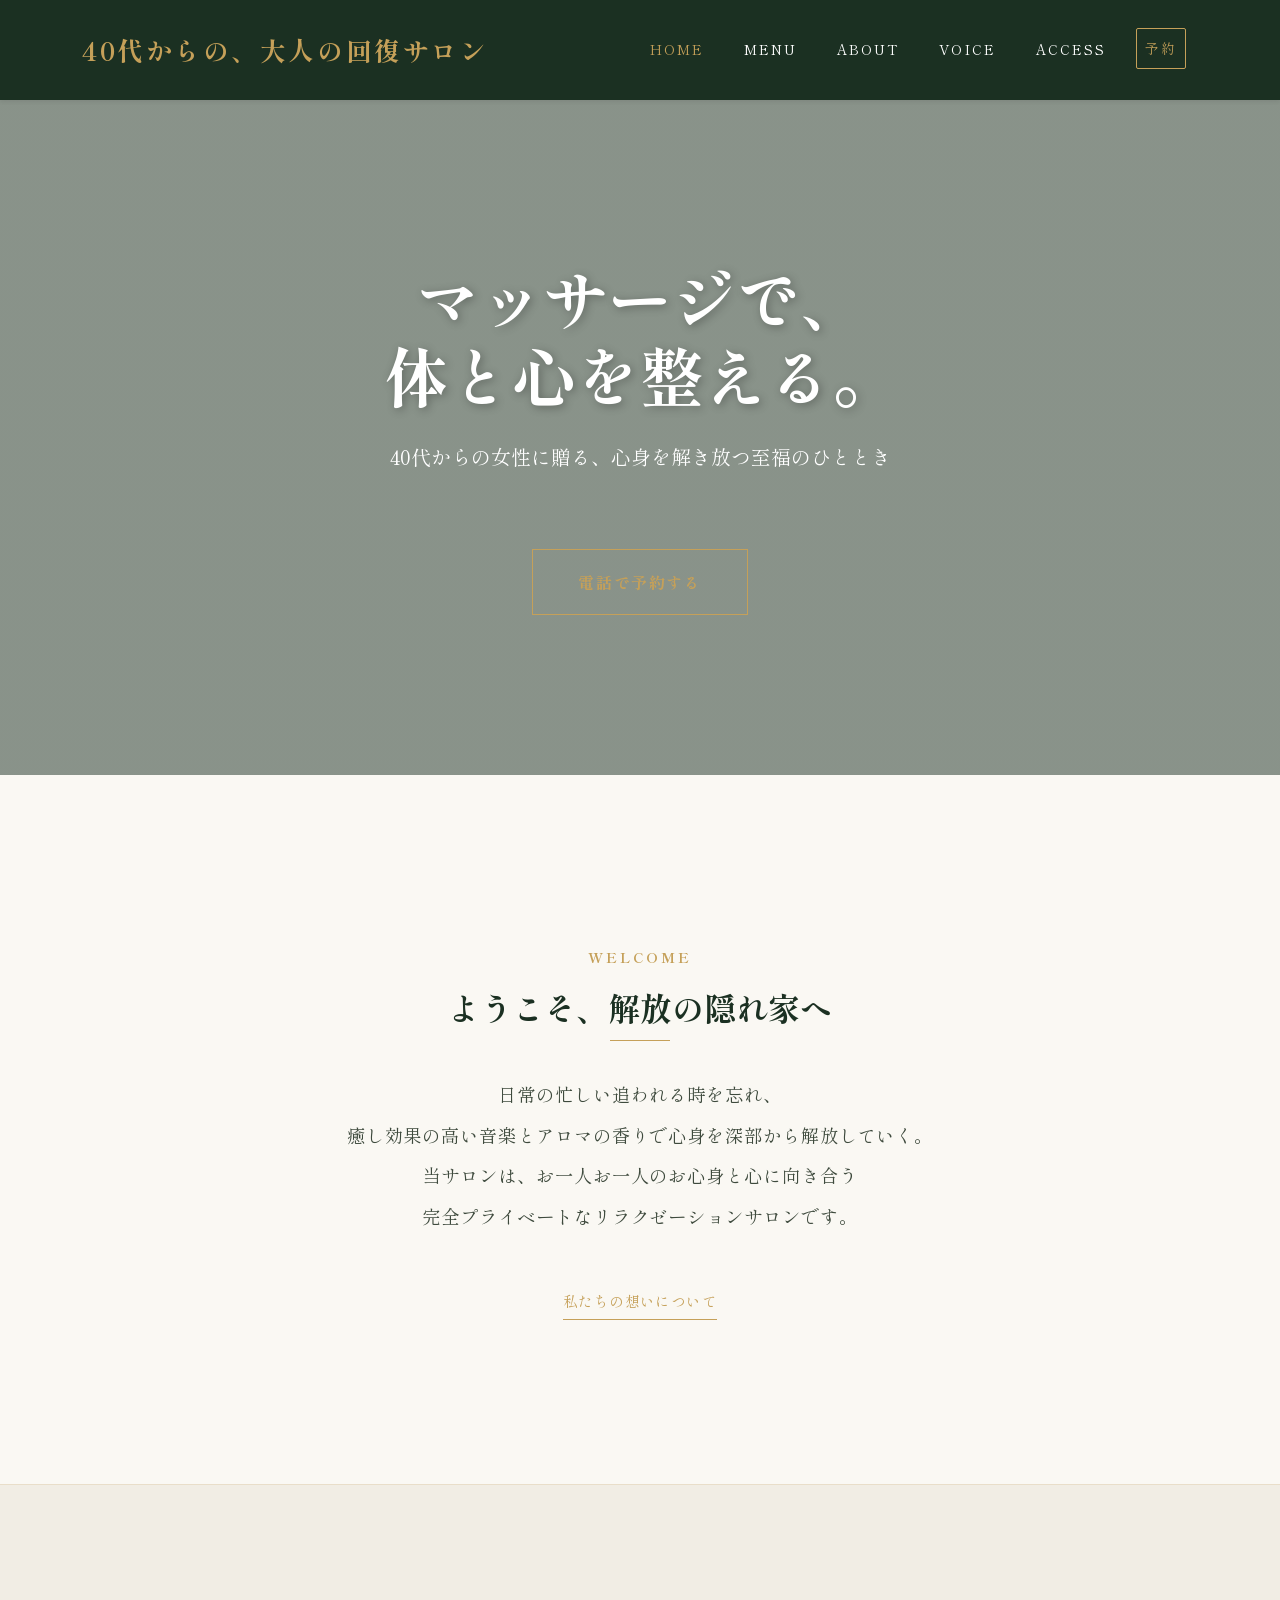
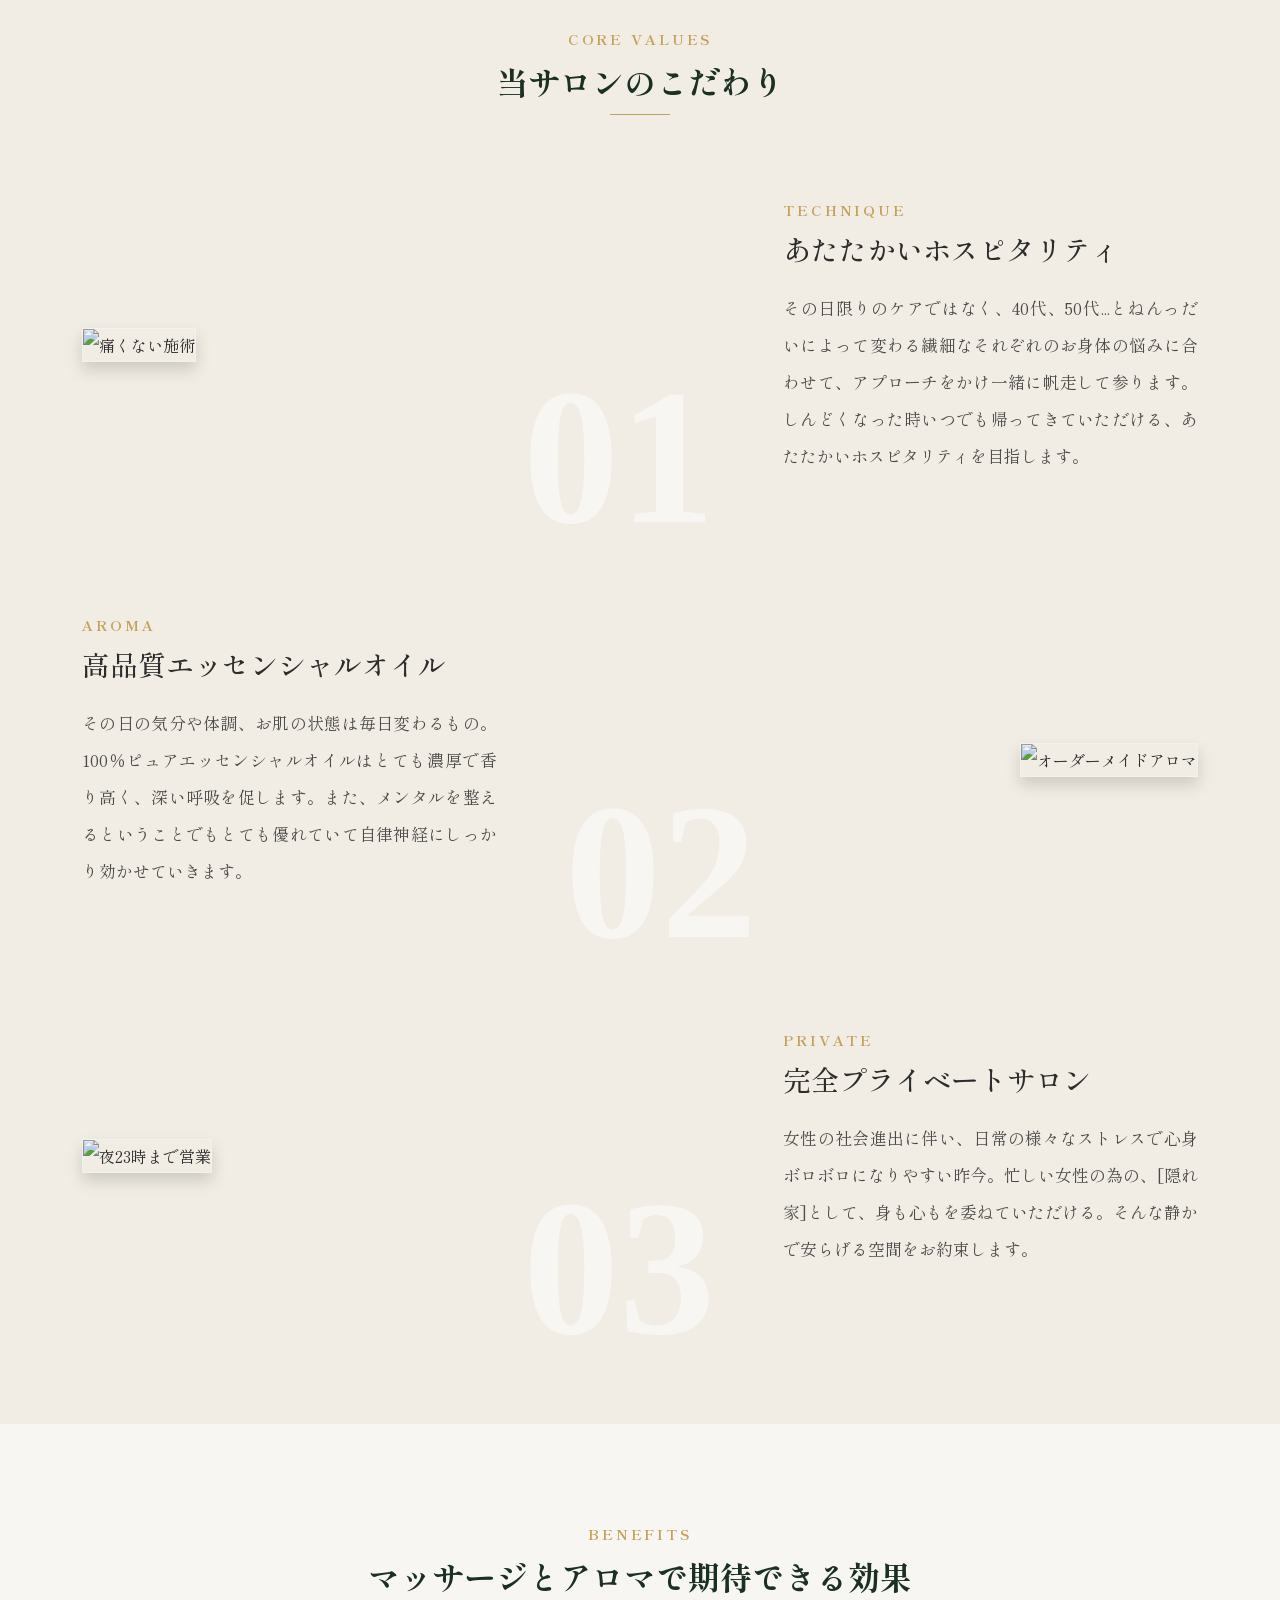
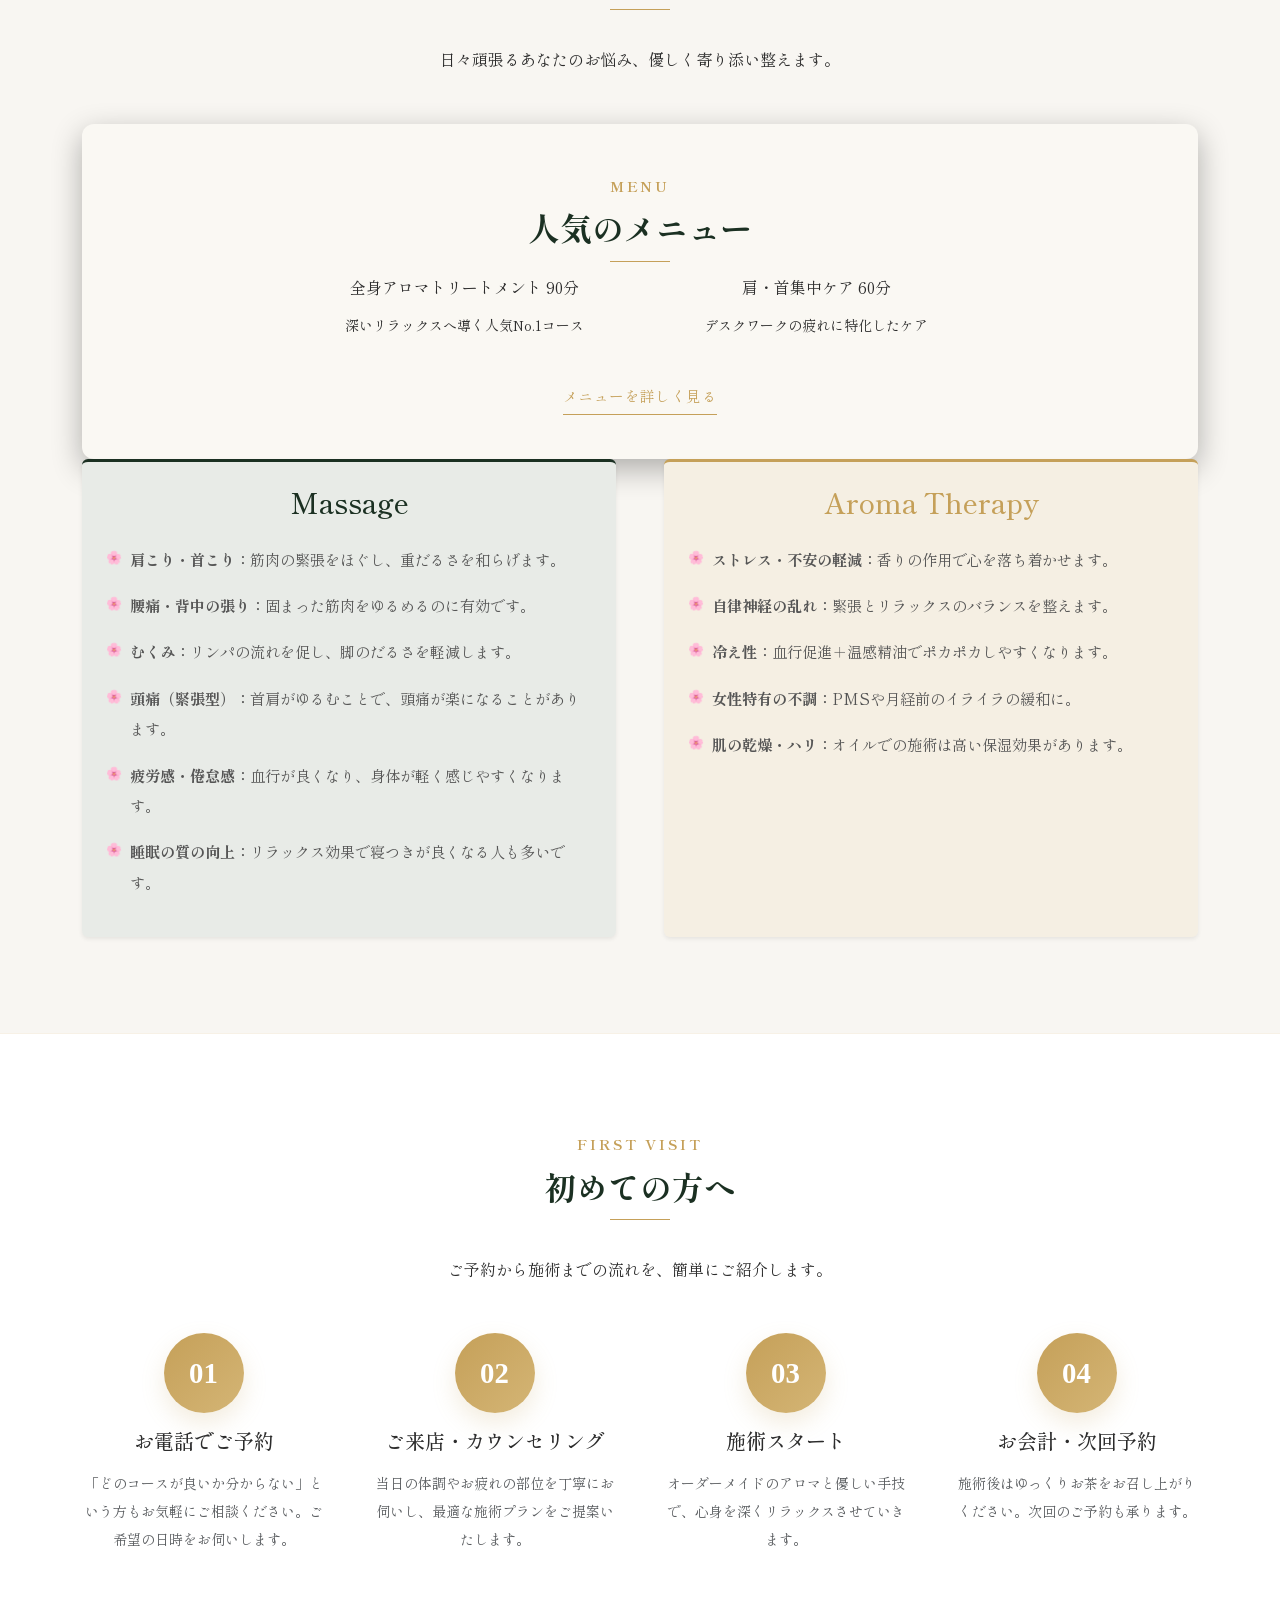
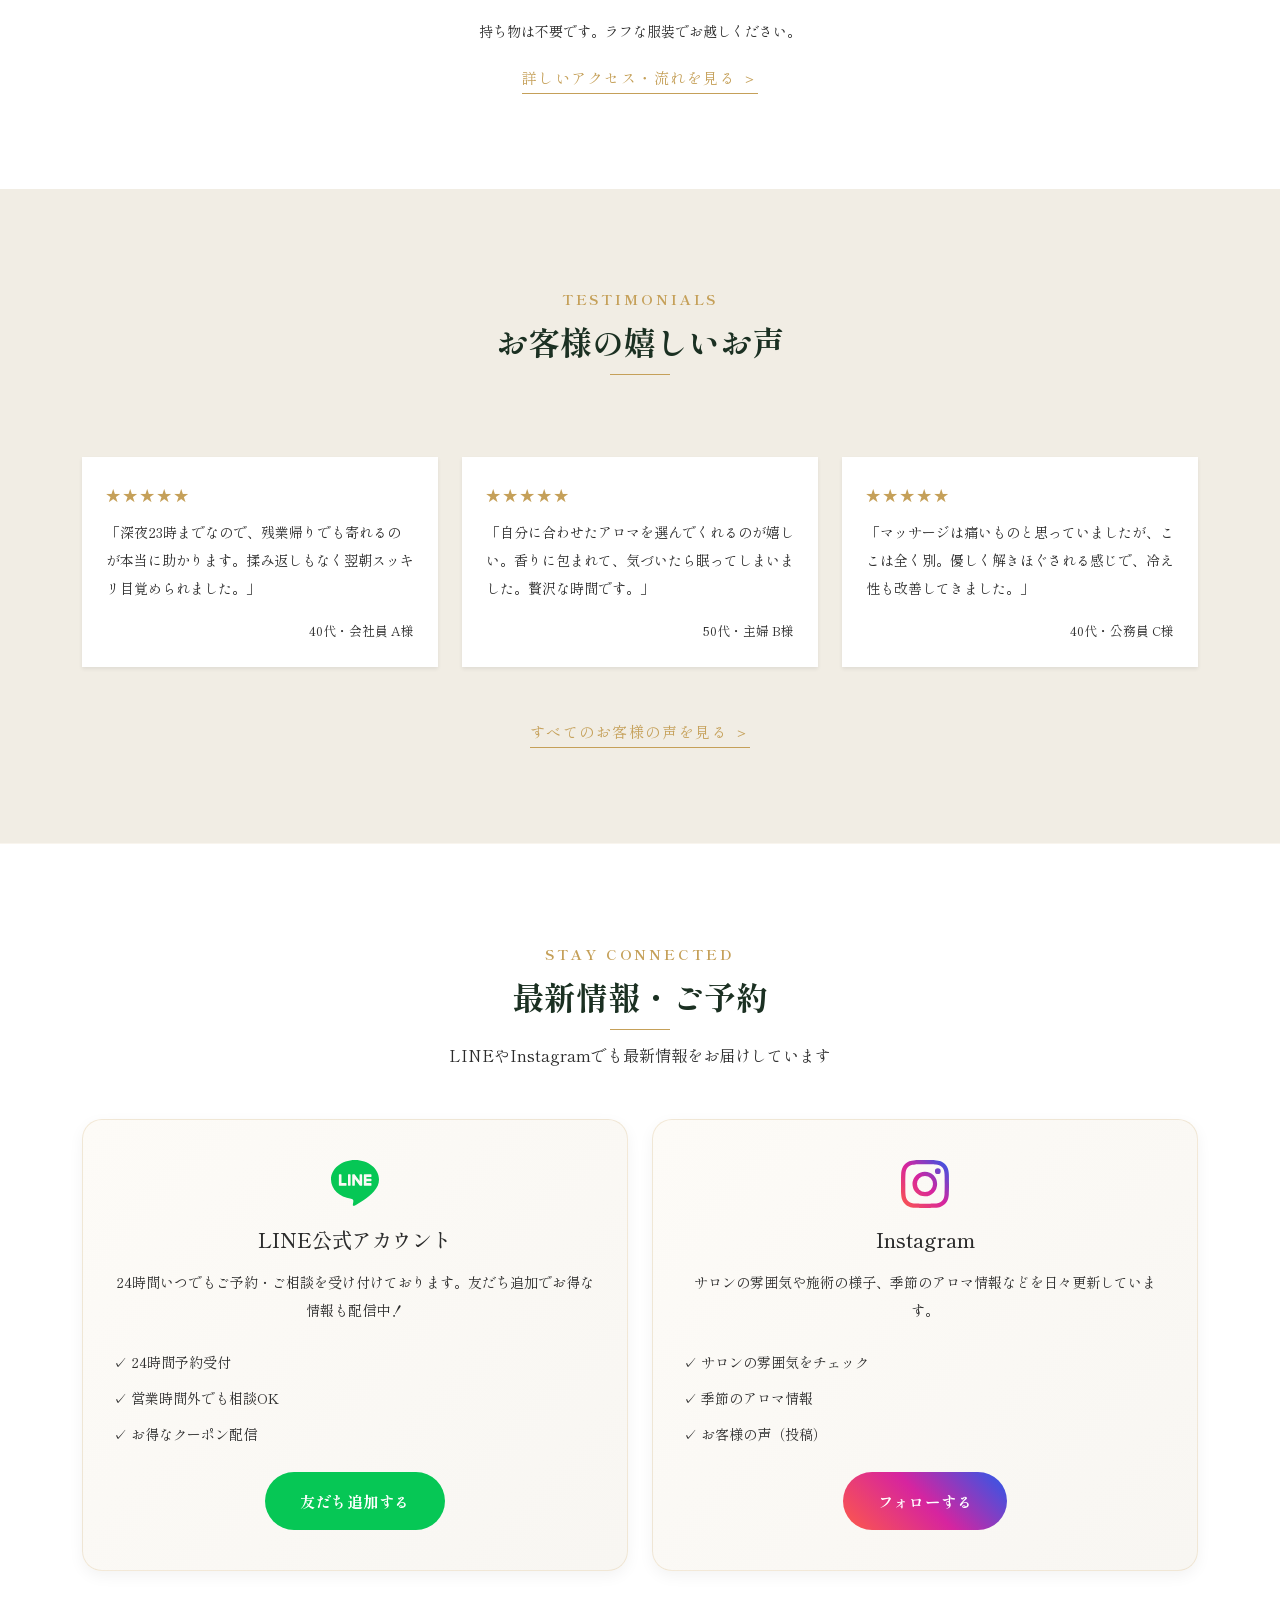
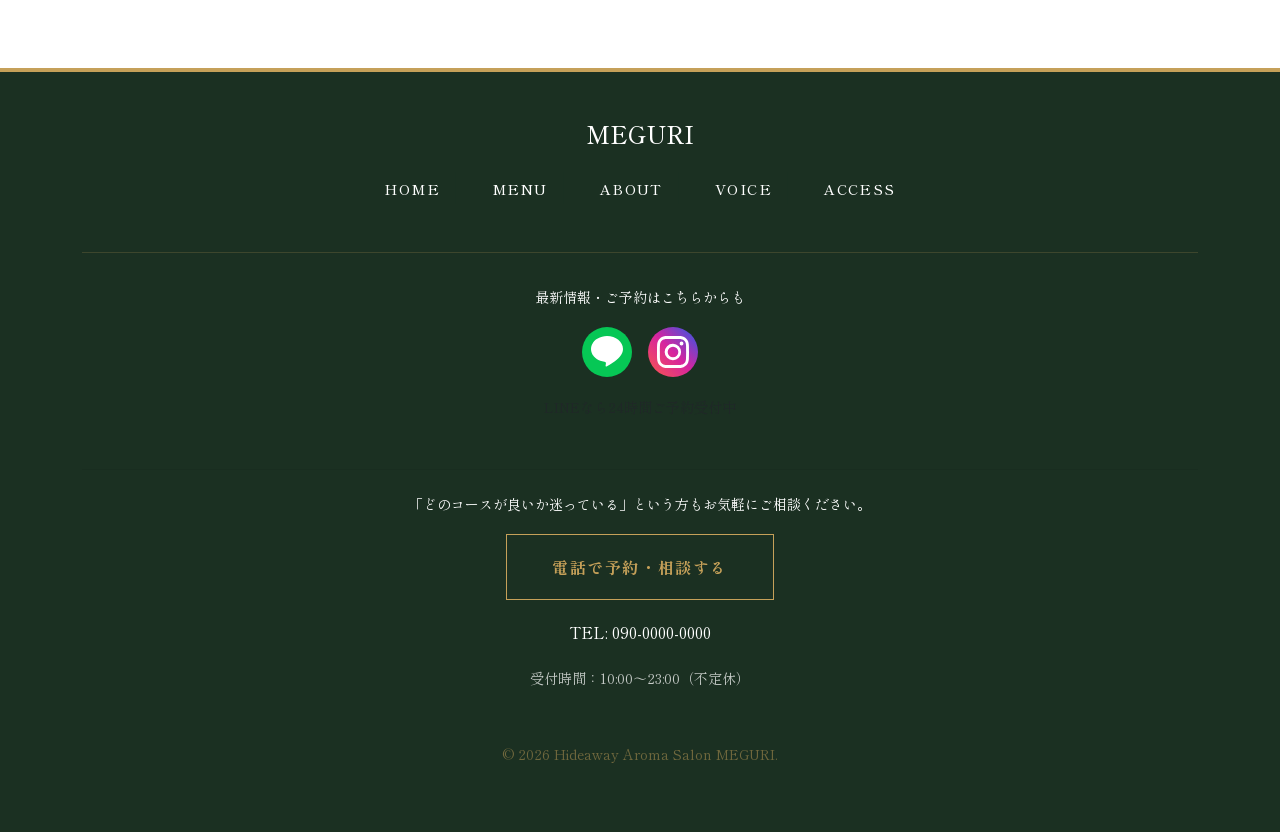
==== commit 22c8e904: "諸々コミット" ====
--- a/index.html
+++ b/index.html
@@ -10,7 +10,7 @@
     <meta property="og:title" content="MEGURI - 大阪・千里山の隠れ家アロマサロン">
     <meta property="og:description" content="40〜50代女性の繊細な身体の悩みに寄り添い、100%ピュアエッセンシャルオイルと計画的なアプローチで心身を整えます。完全プライベート空間で深い安らぎを。">
     <meta property="og:url" content="https://あなたのドメイン/">
-    <meta property="og:site_name" content="MEGURI">
+    <meta property="og:site_name" content="40代からの、大人の回復サロン">
     <meta property="og:locale" content="ja_JP">
     <!-- Twitter Card -->
     <meta name="twitter:card" content="summary_large_image">
@@ -70,14 +70,14 @@
 <body>
 
     <nav class="navbar navbar-expand-lg sticky-top bg-deep shadow-sm"> <div class="container">
-        <a class="navbar-brand" href="index.html">MEGURI</a>
+        <a class="navbar-brand" href="index.html">40代からの、大人の回復サロン</a>
         <button class="navbar-toggler" type="button" data-bs-toggle="collapse" data-bs-target="#navbarNav">
             <span class="navbar-toggler-icon"></span>
         </button>
         <div class="collapse navbar-collapse" id="navbarNav">
             <ul class="navbar-nav ms-auto">
-                    <li class="nav-item"><a class="nav-link" href="index.html">HOME</a></li>
-                    <li class="nav-item"><a class="nav-link active" href="menu.html">MENU</a></li> 
+                    <li class="nav-item"><a class="nav-link active" href="index.html">HOME</a></li>
+                    <li class="nav-item"><a class="nav-link" href="menu.html">MENU</a></li> 
                     <li class="nav-item"><a class="nav-link" href="about.html">ABOUT</a></li>
                     <li class="nav-item"><a class="nav-link" href="voice.html">VOICE</a></li> 
                     <li class="nav-item"><a class="nav-link" href="access.html">ACCESS</a></li>
